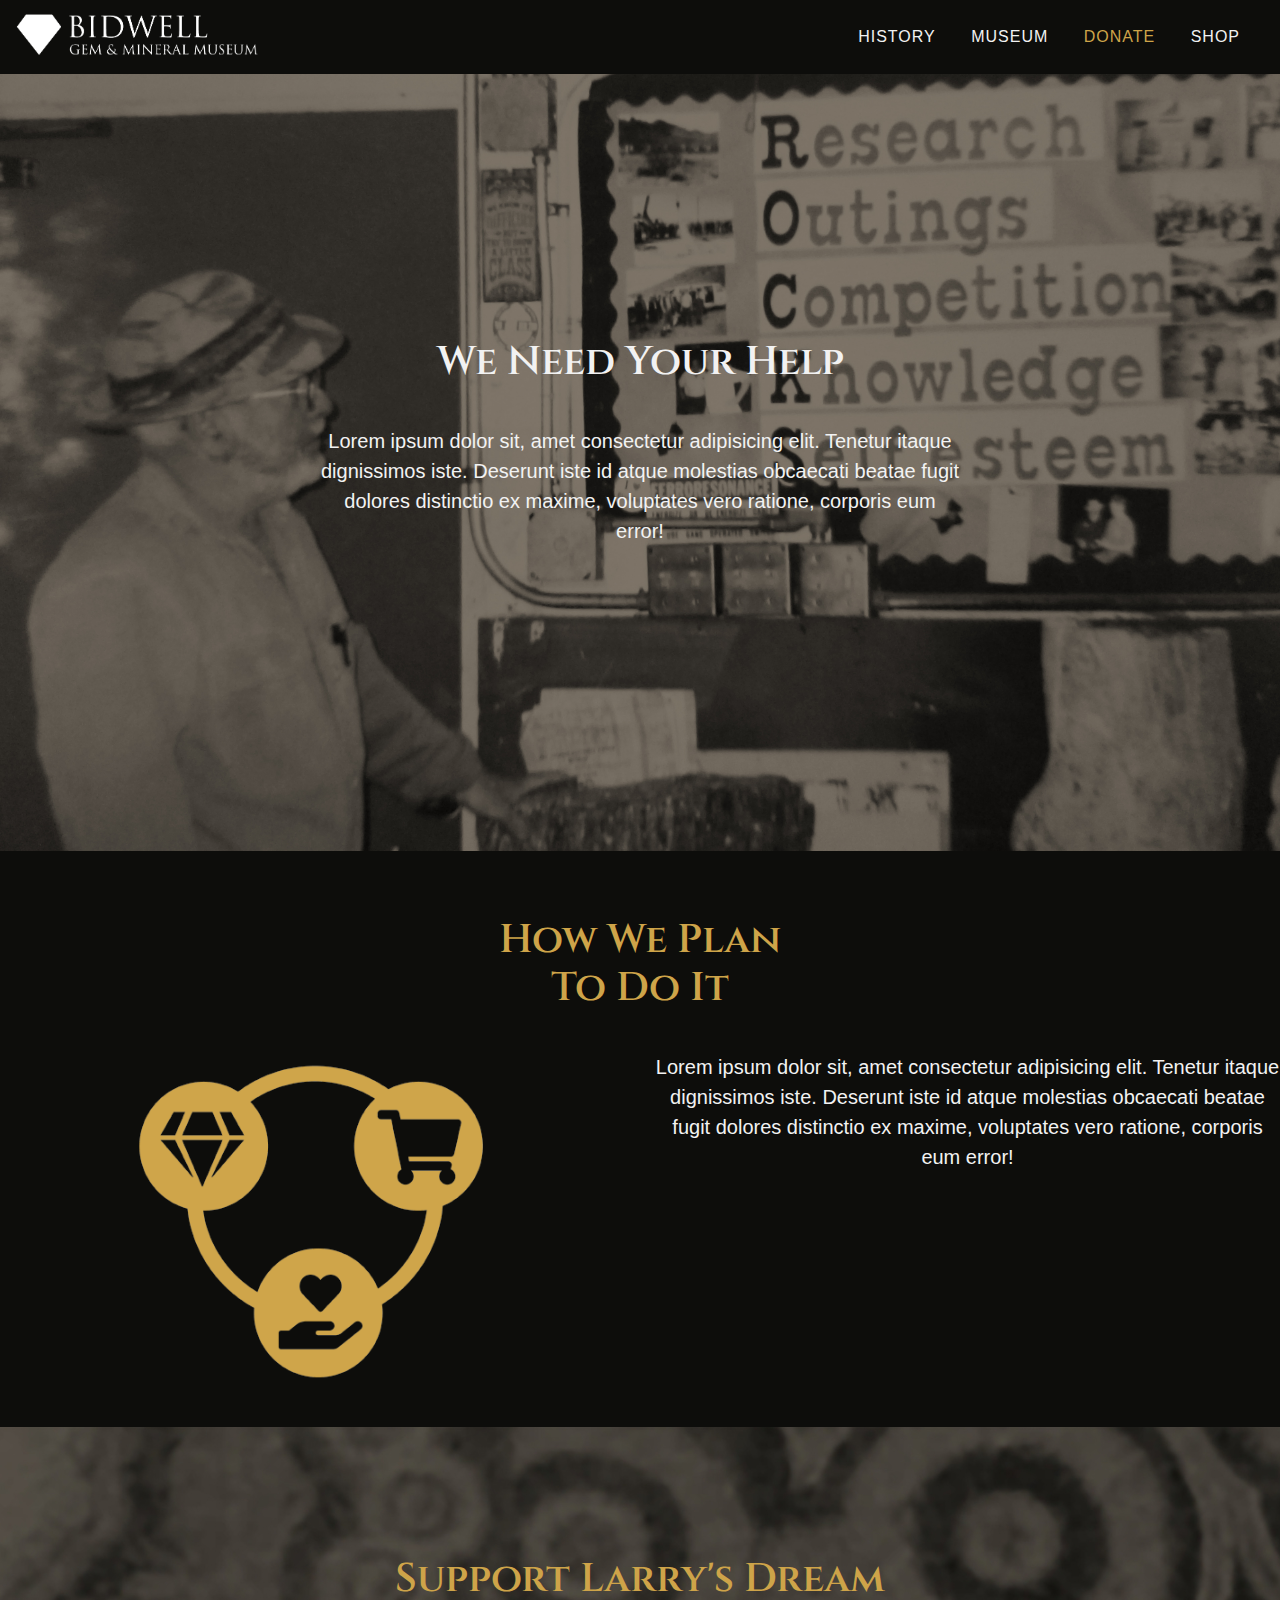
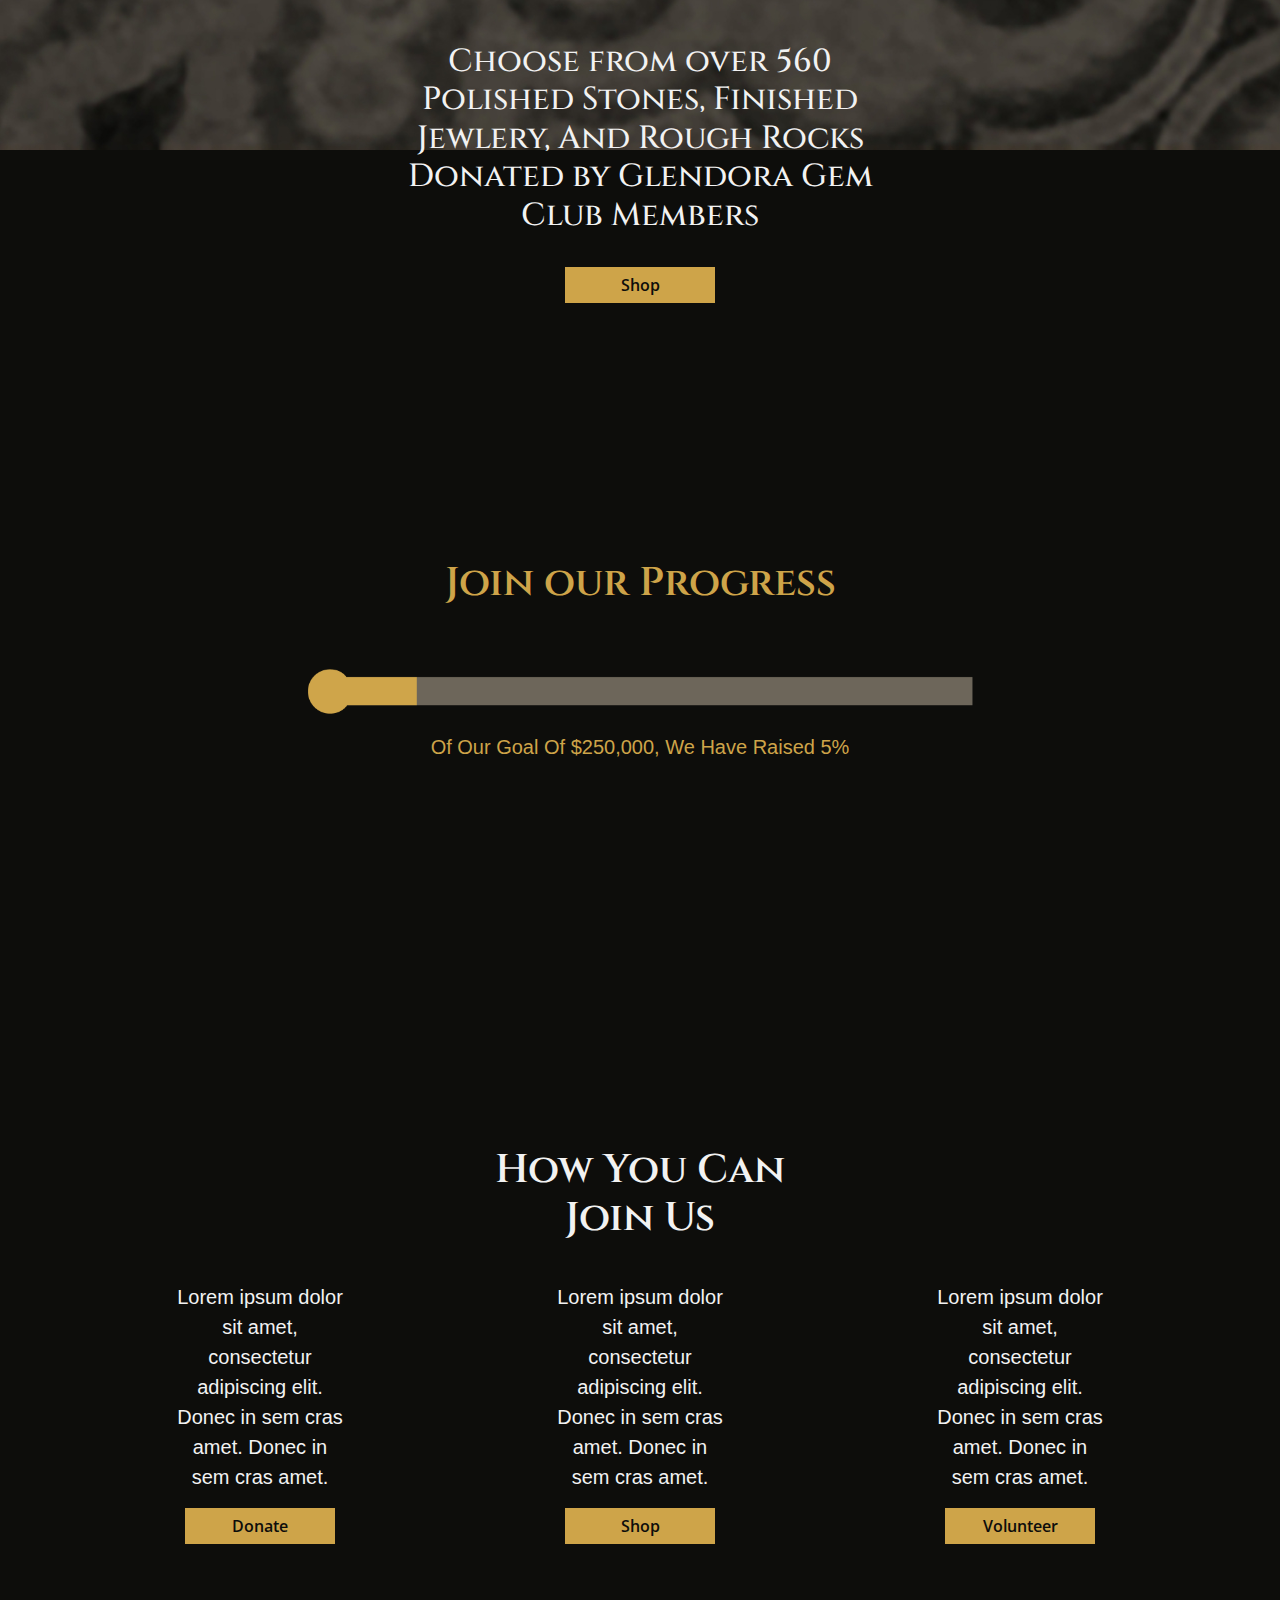
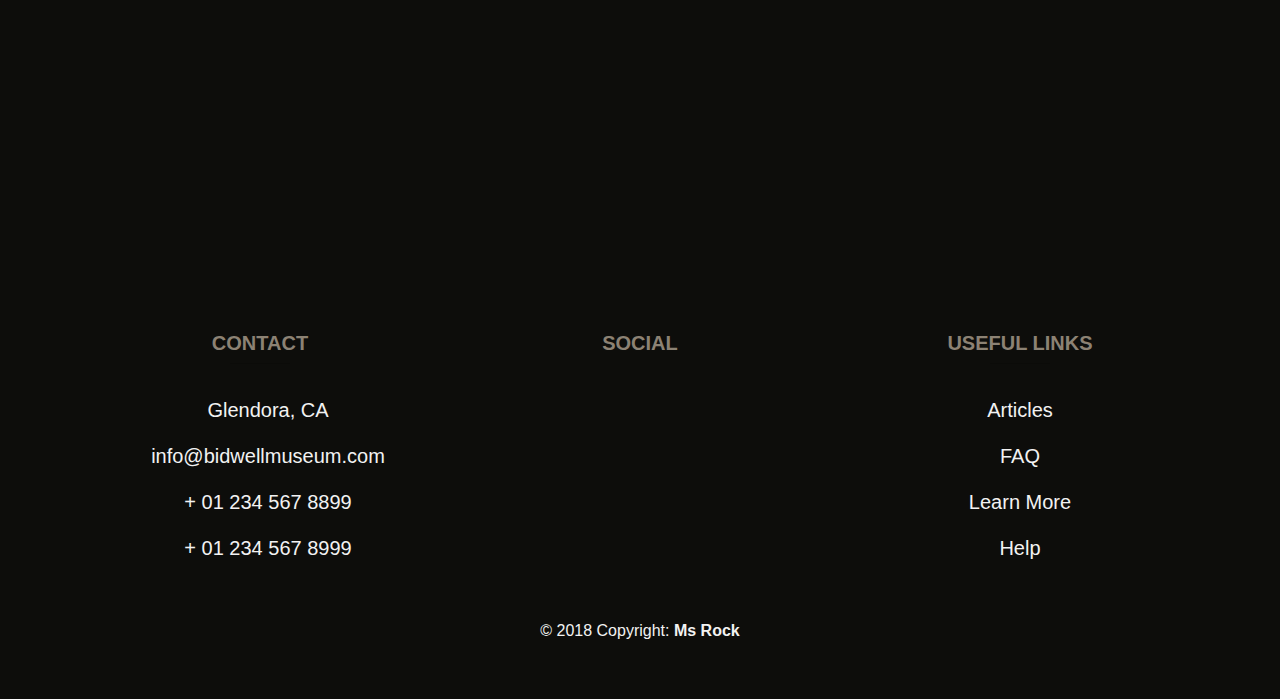
==== donate.html @ 63ec10d5 "COUNTER!!!!!!!!" ====
<!DOCTYPE html>
<html lang="en">

<head>
  <meta charset="utf-8">
  <meta http-equiv="X-UA-Compatible" content="IE=edge,chrome=1">
  <meta name="viewport" content="width=device-width, initial-scale=1, shrink-to-fit=no">

  <!-- Bootstrap CSS -->
<link rel="stylesheet" href="https://maxcdn.bootstrapcdn.com/bootstrap/4.0.0/css/bootstrap.min.css" integrity="sha384-Gn5384xqQ1aoWXA+058RXPxPg6fy4IWvTNh0E263XmFcJlSAwiGgFAW/dAiS6JXm" crossorigin="anonymous">

  <!-- Additional styling -->
  <link rel="stylesheet" href="https://use.fontawesome.com/releases/v5.0.13/css/all.css" integrity="sha384-DNOHZ68U8hZfKXOrtjWvjxusGo9WQnrNx2sqG0tfsghAvtVlRW3tvkXWZh58N9jp" crossorigin="anonymous">
  <link href="https://fonts.googleapis.com/css?family=Cinzel" rel="stylesheet">
  <link href="https://fonts.googleapis.com/css?family=Open+Sans:400,600i" rel="stylesheet">
  <link rel="stylesheet" href="style.css">

  <!--Other important head stuff-->
  <link rel="icon" href="images/bidwell-favicon.png" type="image/gif" sizes="16x16">
  <title>Bidwell Museum</title>
</head>

<body> 
    <nav id="navigation">
            <div class="logo">
                <a href="index.html">
                    <img class="d-none d-xs-none d-sm-none d-md-block" src="images/bidwell-logo.png" style="max-height:70px;" alt="bidwell museum logo">
                    <img class="d-block d-md-none" src="images/bidwell-logo-small.png" style="max-height:70px;" alt="bidwell logo small">
                    
                </a>
            </div>

			<div class="navlinks" id="navlinks">
                <a href="index.html">History</a>
                <a href="museum.html">Museum</a>                
                <a class="is-active" href="donate.html">Donate</a>
                <a href="shop.html">Shop</a>
                <a href="javascript:void(0);" class="icon" onclick="myFunction()">
                    <i class="fas fa-bars"></i>
                  </a>
            </div>

    </nav>


<!-- first section - Home -->
<div id="home" class="home" style="background: url(images/topimage3.jpg) no-repeat center center fixed; background-color: #0D0D0B;">
        <div class="text-vcenter">
          <h1 style="color:#f2f2f2;">We Need Your Help</h1>
        <p>Lorem ipsum dolor sit, amet consectetur adipisicing elit. Tenetur itaque dignissimos iste. Deserunt iste id atque molestias obcaecati beatae fugit dolores distinctio ex maxime, voluptates vero ratione, corporis eum error!</p>
        </div>
      </div>
<!-- /first section -->


<!-- third section -Plan w image -->
<div id="smallhome" class="smallhome">
        <div class="text-vcenter">
                        <div class="text-vcenter" style="padding-top:1em">
                                <h1 style="color: #CEA449">How We Plan<br>To Do It</h1> 

                                <div class="row text-center">
                                        <div class="col-6">
                                            <img src="images/graphic1-01.png" style="max-height:90%;">
                                        </div> 
                                        <div class="col-6">
                                            <div class="text-vcenter">
                                                <p>Lorem ipsum dolor sit, amet consectetur adipisicing elit. Tenetur itaque dignissimos iste. Deserunt iste id atque molestias obcaecati beatae fugit dolores distinctio ex maxime, voluptates vero ratione, corporis eum error!</p>
                                            </div>
                                        </div>
                                </div>
                        </div>
        </div>
        
    </div>

<!--/fourth section-->

<div class="timeline" style="background: url(images/oceanjasper.jpg) no-repeat center center fixed; background-color:#0D0D0B;">
    <div  class="text-vcenter";>
        <div>
            <h1 style="color:#CEA449">Support Larry's Dream</h1>
            <h2 style="color: #f2f2f2; margin-bottom: 1em; padding: 0 25%;">Choose from over 560 Polished Stones, Finished Jewlery, And Rough Rocks Donated by Glendora Gem Club Members</h2>
            <a href="shop.html" class="btn btn-default">Shop</a>
        </div>
        
      </div>
  
  </div>
</div>

  <div class="timeline">
        <div class="row text-center">
                <div class="text-vcenter">
                    <h1 style="color:#CEA449">Join our Progress</h1>
                        <div class="container">
                                        <div>
                                            <img src="images/progressbar-01.png" style="width:70%; ">
                                        </div> 
                                            
                        </div>

                        <div class="container">
                            <h5 class="text-center">Of Our Goal Of $250,000, We Have Raised 5%</h5> 
                        </div>
                </div>
            </div>
        </div>
    </div>


      <!-- /sixth section -->
      <div id="home" class="home" style="background: url(images/cta-large.jpg) no-repeat center center fixed; background-color: #0D0D0B;">
        <div class="text-vcenter">
                <div class="container">
                        <h1 class="text-center" style="color:#f2f2f2;">How You Can<br>Join Us</h1> 
                        <div class="row text-center">
                          <div class="col-sm-4 col-xs-12">
                            <p>Lorem ipsum dolor sit amet, consectetur adipiscing elit. Donec in sem cras amet. Donec in sem cras amet.</p>
                            <a href="#about" class="btn btn-default">Donate</a>
                        </div>
                          <div class="col-sm-4 col-xs-12">
                            <i class="glyphicon glyphicon-leaf"> </i>
                            <p>Lorem ipsum dolor sit amet, consectetur adipiscing elit. Donec in sem cras amet. Donec in sem cras amet.</p>
                            <a href="shop.html" class="btn btn-default">Shop</a>
                        </div>
                          <div class="col-sm-4 col-xs-12">
                            <i class="glyphicon glyphicon-phone-alt"> </i>
                            <p>Lorem ipsum dolor sit amet, consectetur adipiscing elit. Donec in sem cras amet. Donec in sem cras amet.</p>
                            <a href="#about" class="btn btn-default">Volunteer</a>
                        </div>
                        </div>
                      </div>
            
         
          <!-- <a href="#about" class="btn btn-default btn-lg">History</a> -->
        </div>
      </div>
    </div>

    
    <footer>
<!--Footer-->
<footer class="page-footer font-small">

    <div style="background-color:#0D0D0B;">
        <div class="container">
            <!--Grid row-->
            <div class="row py-4 d-flex align-items-center">
            </div>
            <!--Grid row-->
        </div>
    </div>
    <!--Footer Links-->
    <div class="container mt-5 mb-4 text-center">
        <div class="row mt-3">

            <!--First column-->
            <div class="col-md-4">
                <h5 class="text-uppercase font-weight-bold">
                    <strong>Contact</strong>
                </h5>
                <hr class="deep-purple accent-2 mb-4 mt-0 d-inline-block mx-auto" style="width: 60px;">
                <p>
                    <i class="fa fa-home mr-3"></i> Glendora, CA</p>
                <p>
                    <i class="fa fa-envelope mr-3"></i> info@bidwellmuseum.com</p>
                <p>
                    <i class="fa fa-phone mr-3"></i> + 01 234 567 8899</p>
                <p>
                    <i class="fa fa-print mr-3"></i> + 01 234 567 8999</p>
            </div>
            
            <!--Second column-->
            <div class="col-md-4 text-center" style="word-spacing: 30px;">
                <h5 class="text-uppercase font-weight-bold">
                    <strong>Social</strong>
                </h5>
                    <!--Facebook-->
                    <a class="fb-ic ml-0">
                        <i class="fab fa-facebook" style="font-size: 30px;"> </i>
                    </a>
                    <!--Twitter-->
                    <a class="tw-ic">
                        <i class="fab fa-twitter" style="font-size: 30px;"> </i>
                    </a>
                    <!--Instagram-->
                    <a class="ins-ic">
                        <i class="fab fa-instagram" style="font-size: 30px;"> </i>
                    </a>
                </div>
            <!--/.Second column-->

            <!--Third column-->
            <div class="col-md-4">
                <h5 class="text-uppercase font-weight-bold">
                    <strong>Useful links</strong>
                </h5>
                <hr class="deep-purple accent-2 mb-4 mt-0 d-inline-block mx-auto" style="width: 60px;">
                <p>
                    <a href="#!">Articles</a>
                </p>
                <p>
                    <a href="#!">FAQ</a>
                </p>
                <p>
                    <a href="#!">Learn More</a>
                </p>
                <p>
                    <a href="#!">Help</a>
                </p>
            </div>
            <!--/.Third column-->

        </div>
    </div>
    <!--/.Footer Links-->

    <!-- Copyright-->
    <div class="footer-copyright py-3" style="text-align: center">
        © 2018 Copyright:
        <a href="http://www.mattjanke.com/" target="_blank">
            <strong>Ms Rock</strong>
        </a>
    </div>
    <!--/.Copyright -->

    <!-- bottom scrolling color -->
</footer>
<div class="progress">
    <div class="bar"></div>
</div>

<!--/.Footer-->


    <!-- Optional JavaScript -->
      <!-- attach JavaScripts -->
    <script src="js/jquery-1.10.2.js"></script> 
    <script src="js/bootstrap.min.js"></script>
    <script src="js/main.js"></script>
    <!-- jQuery first, then Popper.js, then Bootstrap JS -->
    <script src="https://code.jquery.com/jquery-3.3.1.slim.min.js" integrity="sha384-q8i/X+965DzO0rT7abK41JStQIAqVgRVzpbzo5smXKp4YfRvH+8abtTE1Pi6jizo" crossorigin="anonymous"></script>
    <script src="https://cdnjs.cloudflare.com/ajax/libs/popper.js/1.14.0/umd/popper.min.js" integrity="sha384-cs/chFZiN24E4KMATLdqdvsezGxaGsi4hLGOzlXwp5UZB1LY//20VyM2taTB4QvJ" crossorigin="anonymous"></script>
    <script src="https://stackpath.bootstrapcdn.com/bootstrap/4.1.0/js/bootstrap.min.js" integrity="sha384-uefMccjFJAIv6A+rW+L4AHf99KvxDjWSu1z9VI8SKNVmz4sk7buKt/6v9KI65qnm" crossorigin="anonymous"></script>
  
    <!-- When the user scrolls down, hide the navbar. When the user scrolls up, show the navbar -->
    <script>
    var prevScrollpos = window.pageYOffset;
    window.onscroll = function() {
      var currentScrollPos = window.pageYOffset;
      if (prevScrollpos > currentScrollPos) {
        document.getElementById("navigation").style.top = "0";
      } else {
        document.getElementById("navigation").style.top = "-74px";
      }
      prevScrollpos = currentScrollPos;
    }

    function myFunction() {
    var x = document.getElementById("navigation");
    if (x.className === "navigation") {
        x.className += " responsive";
    } else {
        x.className = "navigation";
    }
}
    </script>

<!-- Progress Breadcrumb on the footer -->
<script>
function progress() {

var windowScrollTop = $(window).scrollTop();
var docHeight = $(document).height();
var windowHeight = $(window).height();
var progress = (windowScrollTop / (docHeight - windowHeight)) * 100;
var $bgColor = progress > 99 ? '#CEA449' : '#CEA449';
var $textColor = progress > 99 ? '#fff' : '#333';

$('.progress .bar').width(progress + '%').css({ backgroundColor: $bgColor });
$('.fill').height(progress + '%').css({ backgroundColor: $bgColor });
}

progress();

$(document).on('scroll', progress);
</script>
  
  </body>
</html>
---- style.css ----
/*Nav First*/

#navigation {
    position:fixed;
    width:100%;
    background:#0D0D0B;
    z-index:3000;
    top:0px;
    text-transform:uppercase;
    letter-spacing:1px;
    transition: top 0.3s; /* Transition effect when sliding down (and up) */
  }
  
  .logo {
    float: left;
    margin: 0;
    padding: 0;
  }

  .navlinks { 
    float:right;
    padding: 25px;
  }
  
  .navlinks a {
    width:50%;
    color:#F2F2F2;
    padding:10px 15px;
    -webkit-transition: all 0.3s ease;
    -moz-transition: all 0.3s ease;
    transition: all 0.3s ease;
  }

  a.icon {
    padding: 0;
  }
  
  .navlinks .icon {
    display: none;
    font-size: 25px;
}

 @media only screen and (max-width: 530px) {
    .navlinks a:not(:last-child) {
      display: none;
    }
    .navlinks a.icon {
    float: right;
    display: block;
  }
  .navlinks {
    padding-top: 20px;
    padding-bottom: 15px;
  } 
}

@media only screen and (max-width: 400px) {
  .navlinks.responsive {
    position: relative;
  }
    .navlinks.responsive a.icon {
        position: absolute;
        right: 0;
        top: 0;
  }
    .navlinks.responsive a {
        float: none;
        display: block;
        text-align: left;
  }
  .navlinks {
    padding-top: 20px;
    padding-bottom: 15px;
  } 
}

a.is-active{
    text-decoration: none;
    color: #CEA449
}

a:hover {
  color: #8C8274;
  text-decoration: none;
}

/* general styles */
html, body {
    color: #F2F2F2;
    height: 100%;
    width: 100%;
    font-family: 'Open Sans', sans-serif;
  }

  h1 {
    margin-bottom: 1em !important ;
  }

  h1, h2, h3, h6 {
    font-family: 'Cinzel', serif;
  }

  .h5 {
    color: #8C8274;
    font-weight: 600;
    font-family: 'Open Sans', sans-serif;
  }

  
  h4 {
    color: #CEA449;
    /* height: 100%;
    width: 100%; */
    font-family: 'Open Sans', sans-serif;
    margin-bottom: 1em;
  }
  
  /* padded section */
  .pad-section {
    padding: 50px 0;
  }
  .pad-section img {
    width: 100%;
  }
  /* vertical-centered text */
  .text-vcenter {
    display: table-cell;
    text-align: center;
    vertical-align: middle;
  }
  .text-vcenter h1 {
    font-size: 2.5em;
    font-weight: 600;
    margin: 0;
    padding: 0;
  }




  /* additional sections */
  #home {
    display: table;
    height: 100%;
    position: relative;
    width: 100%;
    background-size: 100% auto !important;
}


  #smallhome {
    display: table;
    height: 50%;
    position: relative;
    width: 100%;
    background-size: 100% auto !important;
    background-color: #0D0D0B;
  }


  #home p {
    padding: 0 25%
  }

  /* additional sections */

  #museum {
    background-image: no-repeat center center fixed;
    display: table;
    height: 100%;
    position: relative;
    width: 100%;
    -webkit-background-size: cover;
    -moz-background-size: cover;
    -o-background-size: cover;
    background-size: cover;
    background-color: gray;
  }


  #services {
    background-color: #8C8274;
    /* color: #F2F2F2; */
  }
  #services .glyphicon {
    border: 2px solid #F2F2F2;
    border-radius: 50%;
    display: inline-block;
    font-size: 60px;
    height: 140px;
    line-height: 140px;
    text-align: center;
    vertical-align: middle;
    width: 140px;
  }

  #goals {
    background-color: #0D0D0B;
    /* color: #F2F2F2; */
  }
    #goals .glyphicon {
      border: 2px solid #F2F2F2;
      border-radius: 50%;
      display: inline-block;
      font-size: 60px;
      height: 140px;
      line-height: 140px;
      text-align: center;
      vertical-align: middle;
      width: 140px;
    }

  #information {
    background: url(../images/estate.jpg) no-repeat center center fixed;
    display: table;
    height: 800px;
    position: relative;
    width: 100%;
    -webkit-background-size: cover;
    -moz-background-size: cover;
    -o-background-size: cover;
    background-size: cover;
  }
  #information .panel {
    opacity: 0.85;
  }

  footer {
    padding: 20px 0;
    background-color: #0D0D0B;
    color: #F2F2F2;
  }
  footer .glyphicon {
    color: #F2F2F2;
    font-size: 60px;
  }
  footer a {
    color: #F2F2F2;
  }

  footer h5 {
    color: #8C8274;
  }

  /*personal taste*/

  .btn {
    /* border: 1px solid #0D0D0B; */
    background-color: #CEA449;
    color: #0D0D0B;
    font-family: 'Open Sans', sans-serif;
    font-weight: 600;
    border-radius: 0;
    padding: 5px;
    width:150px;
    font-size: 12pt;
}

.btn:hover {
  color:#0D0D0B;
  box-shadow: 0 12px 16px 0 rgba(0, 0, 0, 0.5), 0 17px 50px 0 rgba(0,0,0,0.5);
}



.block-quote {
  width: 100%;
  padding: 10% 25% 10% 25%;
  font-family: 'Open Sans', sans-serif;
  font-style: italic;
  font-weight: 600;
}

.block-quote h2 {
  color: #F2F2F2;
  font-family: 'Open Sans', sans-serif;
  font-weight: 600;
}

p {
  color: #F2F2F2;
  font-size: 20px;
  line-height: 1.5;
}

.timeline {
  background-color: #0D0D0B;
  padding: 10%;
  width: 100%;
}

.timeline p {
  padding: 0 25%
}

#carouselExampleControls {
  width: 180%;
}



/* styling for footer progress */

.align-both {
  top: 50%;
  left: 50%;
  transform: translate(-50%, -50%);
}

.fill {
   width: 100%;
   height: 100%;
   background: #CEA449;
   position: absolute;
   bottom: 0;
   transition: background-color .15s ease;
}

footer .progress {
  position: fixed;
  bottom: 0;
  left: 0;
  width: 100%;
  height: 8px;
  background: transparent;
  z-index: 1;
}  

.bar {
  height: 100%;
  width: 10%;
  background: #CEA449;
  transition:background-color .15s ease;
}



/* counter */
body {
  font-family: 'opensans', sans-serif;
  color: #cea449;
  min-height: 100%;
  background-color: transparent;
  user-select: none;
}

.continer {
  background-color: transparent;
  padding: 30px 20px 10px 20px;
  border-radius: 0px;
  color: #0d0d0b;
  width: 450px;
  margin: auto;
}

  label {
    display: block;
  }
  .project-title {
    font-size: 9pt;
    opacity: 0.5;
  }
  .project-name {
    font-size: 16pt;
    margin: 5px 0;
  }
  .counter {
    color: #cea449;
    padding: 25px;
    font-weight: 700;
    border-radius: 0px;
    min-height: 80px;
  }
  .counter  div {
      display: inline-block;
      }
    .days,
    .hours,
    .minutes,
    .seconds {
      width: 25%;
      float: left;
      text-align: center;
    }
    .days,
    .hours,
    .minutes,
    .seconds .value {
        display: block;
        font-size: 36pt;
        display: block;
      }
      span {
        font-size: 8pt;
        opacity: 0.8;
        width: 100%;
        display: block;
      }

    .hours::before,
    .minutes::before,
    .seconds::before {
      content: ":";
      float: left;
      font-size: 20pt;
      position: relative;
      margin-top: 10px;
      opacity: 0.7;
      animation :pink 1s ease-in-out infinite;
    }


.centerIt {
  position: absolute;
  top: 40%;
  left: 50%;
  transform: translateX(-50%) translateY(-50%);
}

@keyframes pink { 
  0% { 
  opacity:1;
  }
  50% { 
  opacity:0.5;
  }
  100% {
    opacity: 1;
  }
}
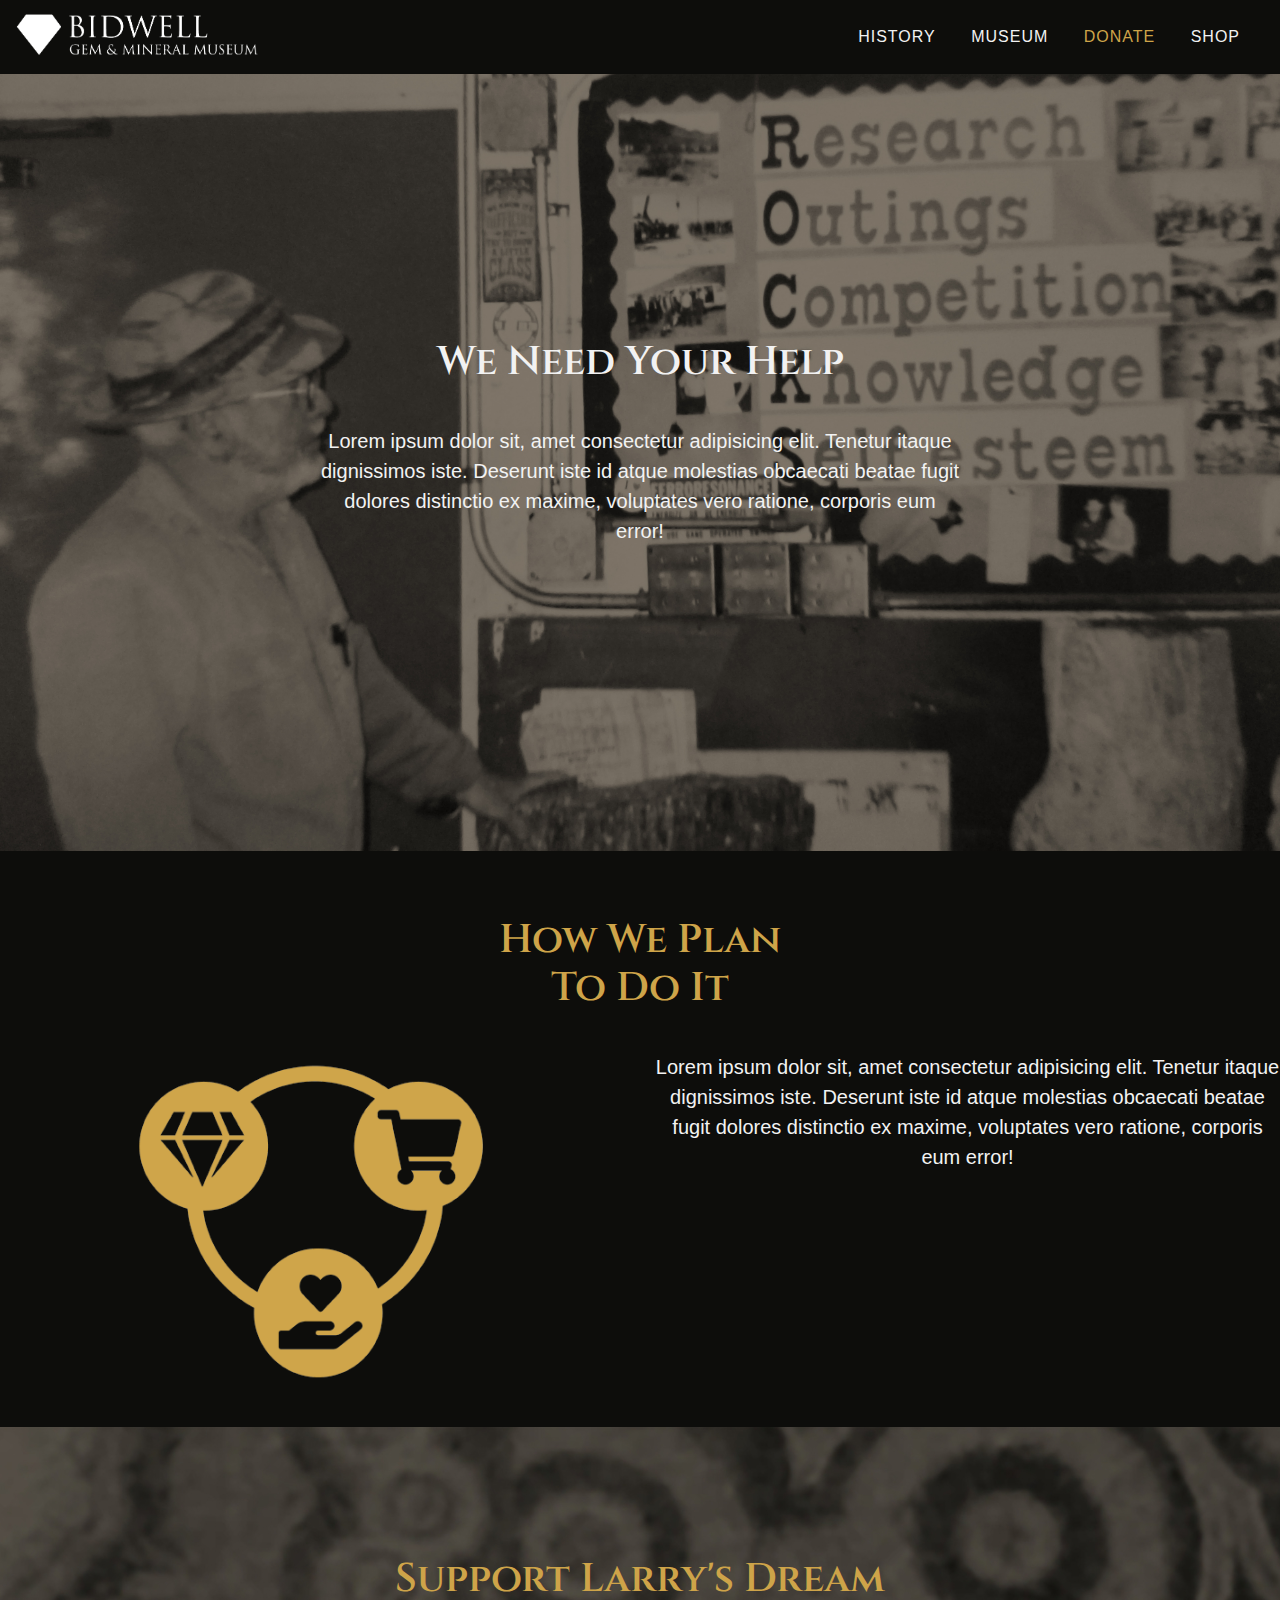
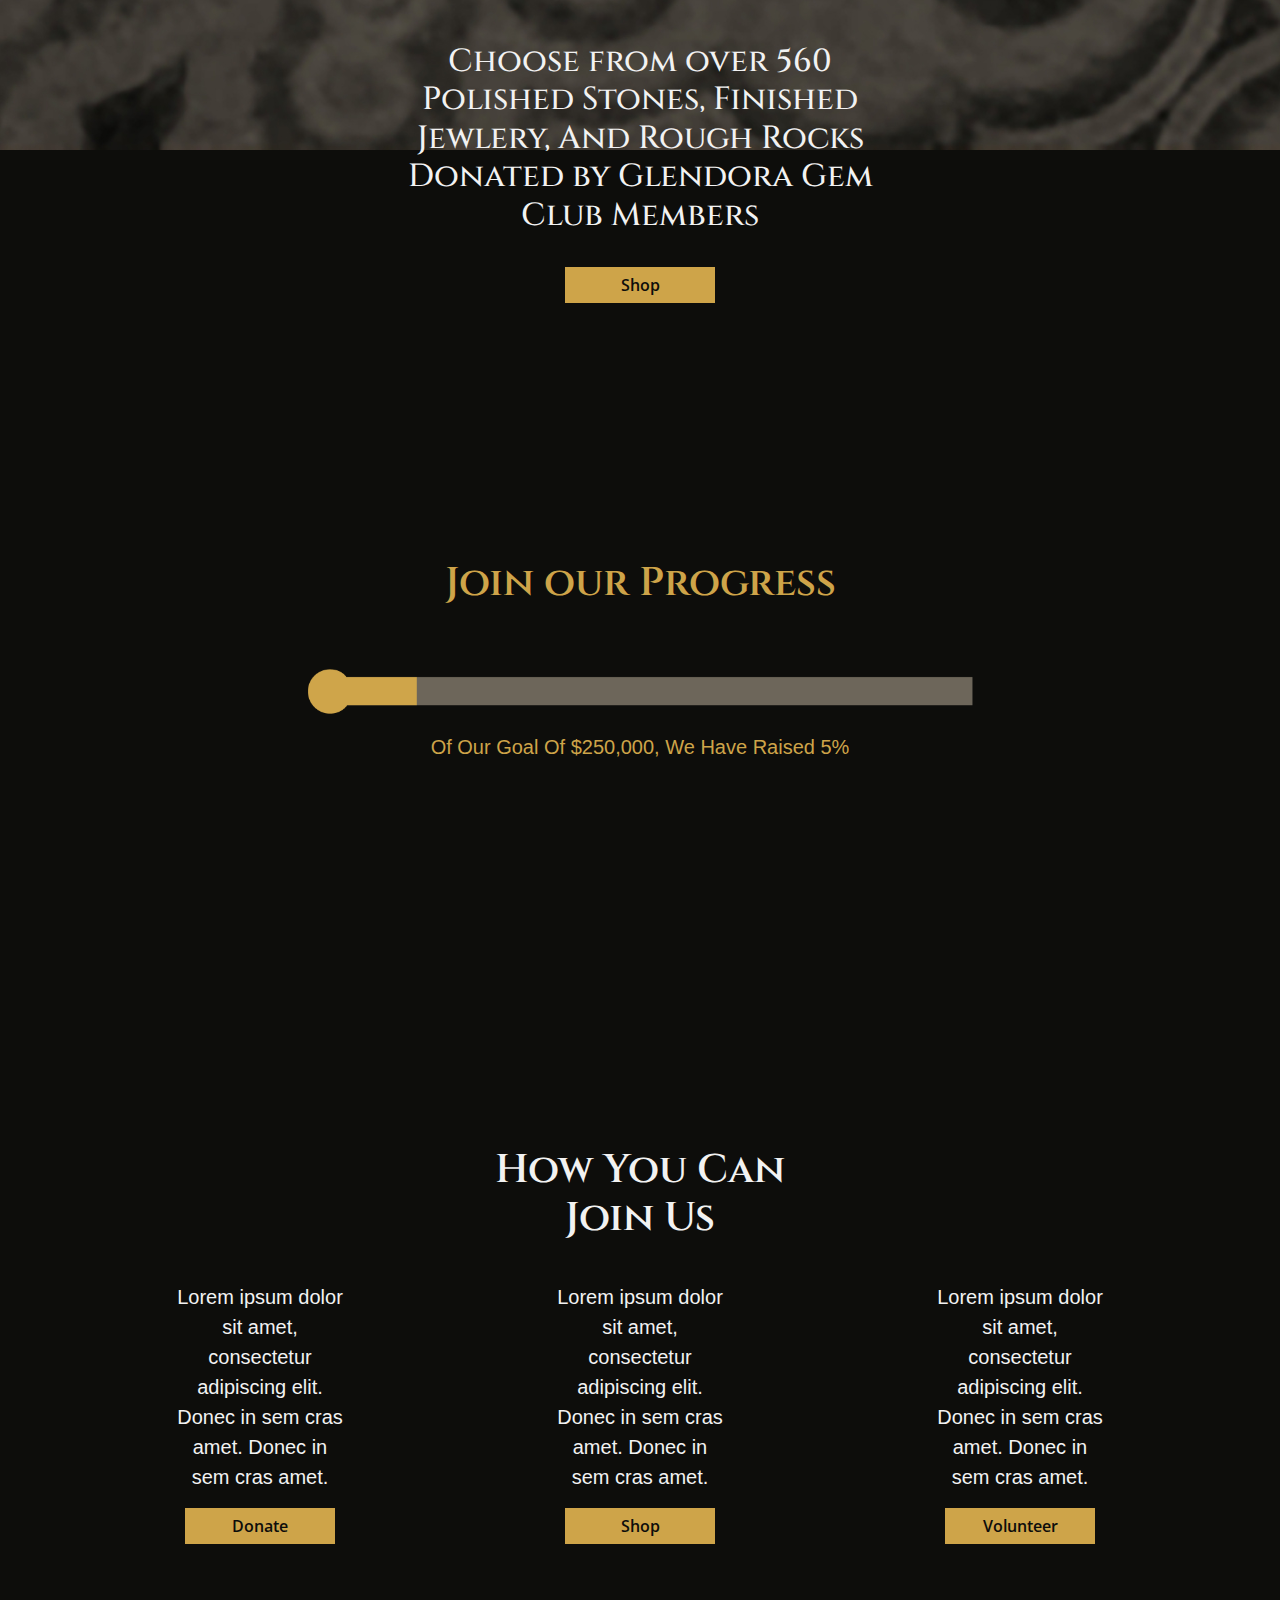
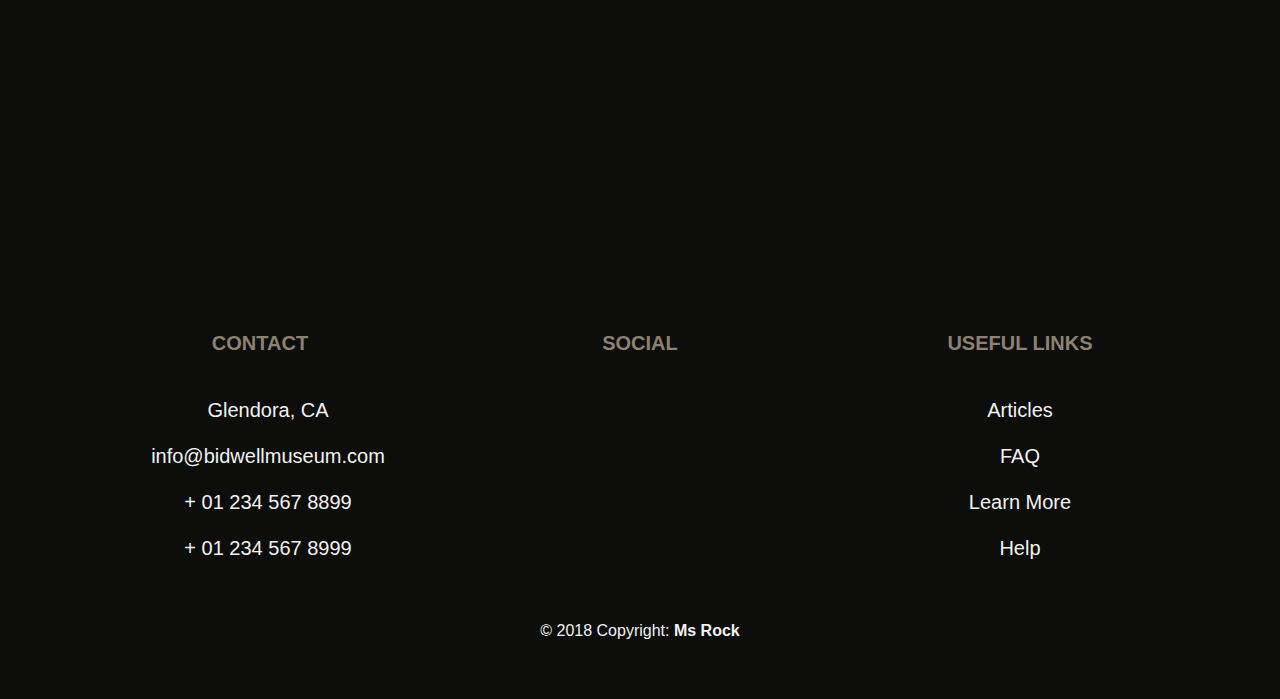
==== commit 585e0af0: "Fixed Social column in footer" ====
--- a/donate.html
+++ b/donate.html
@@ -176,6 +176,7 @@
                 <h5 class="text-uppercase font-weight-bold">
                     <strong>Social</strong>
                 </h5>
+                <hr class="deep-purple accent-2 mb-4 mt-0 d-inline-block mx-auto" style="width: 60px;">
                     <!--Facebook-->
                     <a class="fb-ic ml-0">
                         <i class="fab fa-facebook" style="font-size: 30px;"> </i>
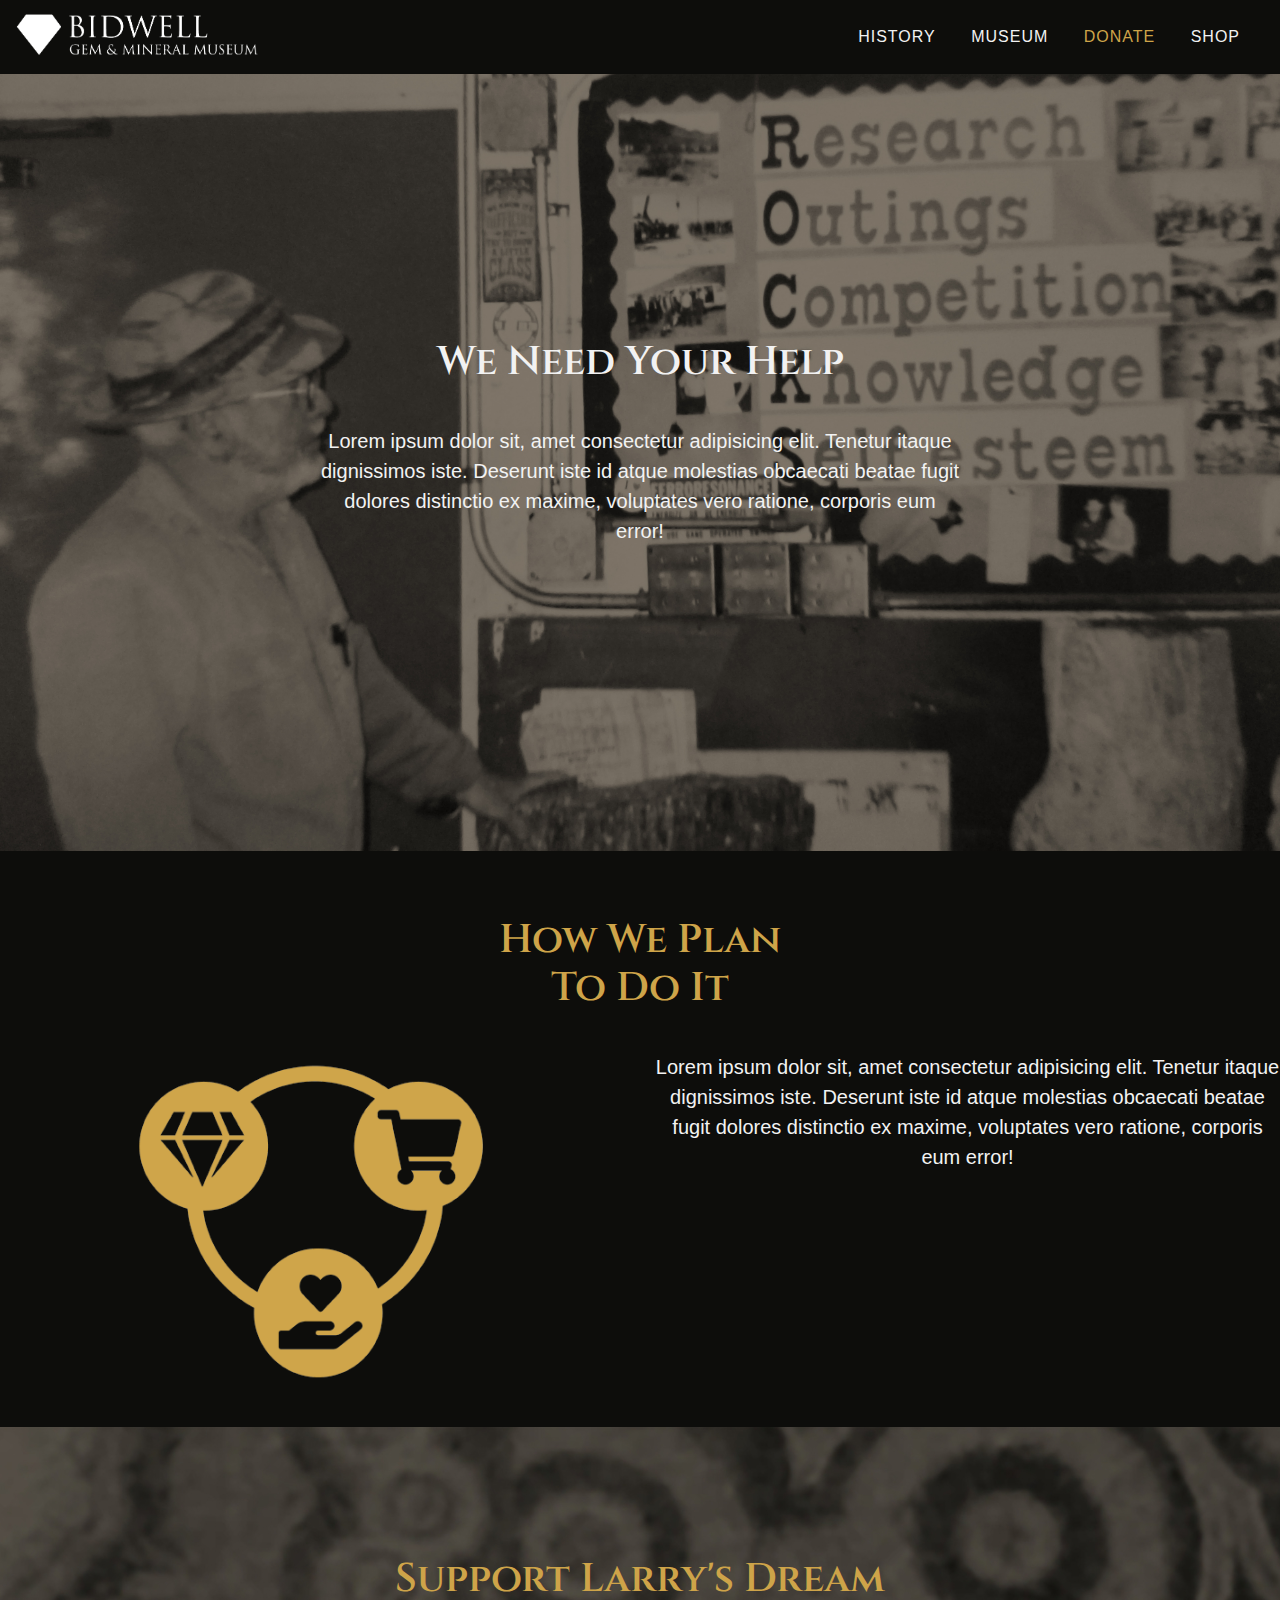
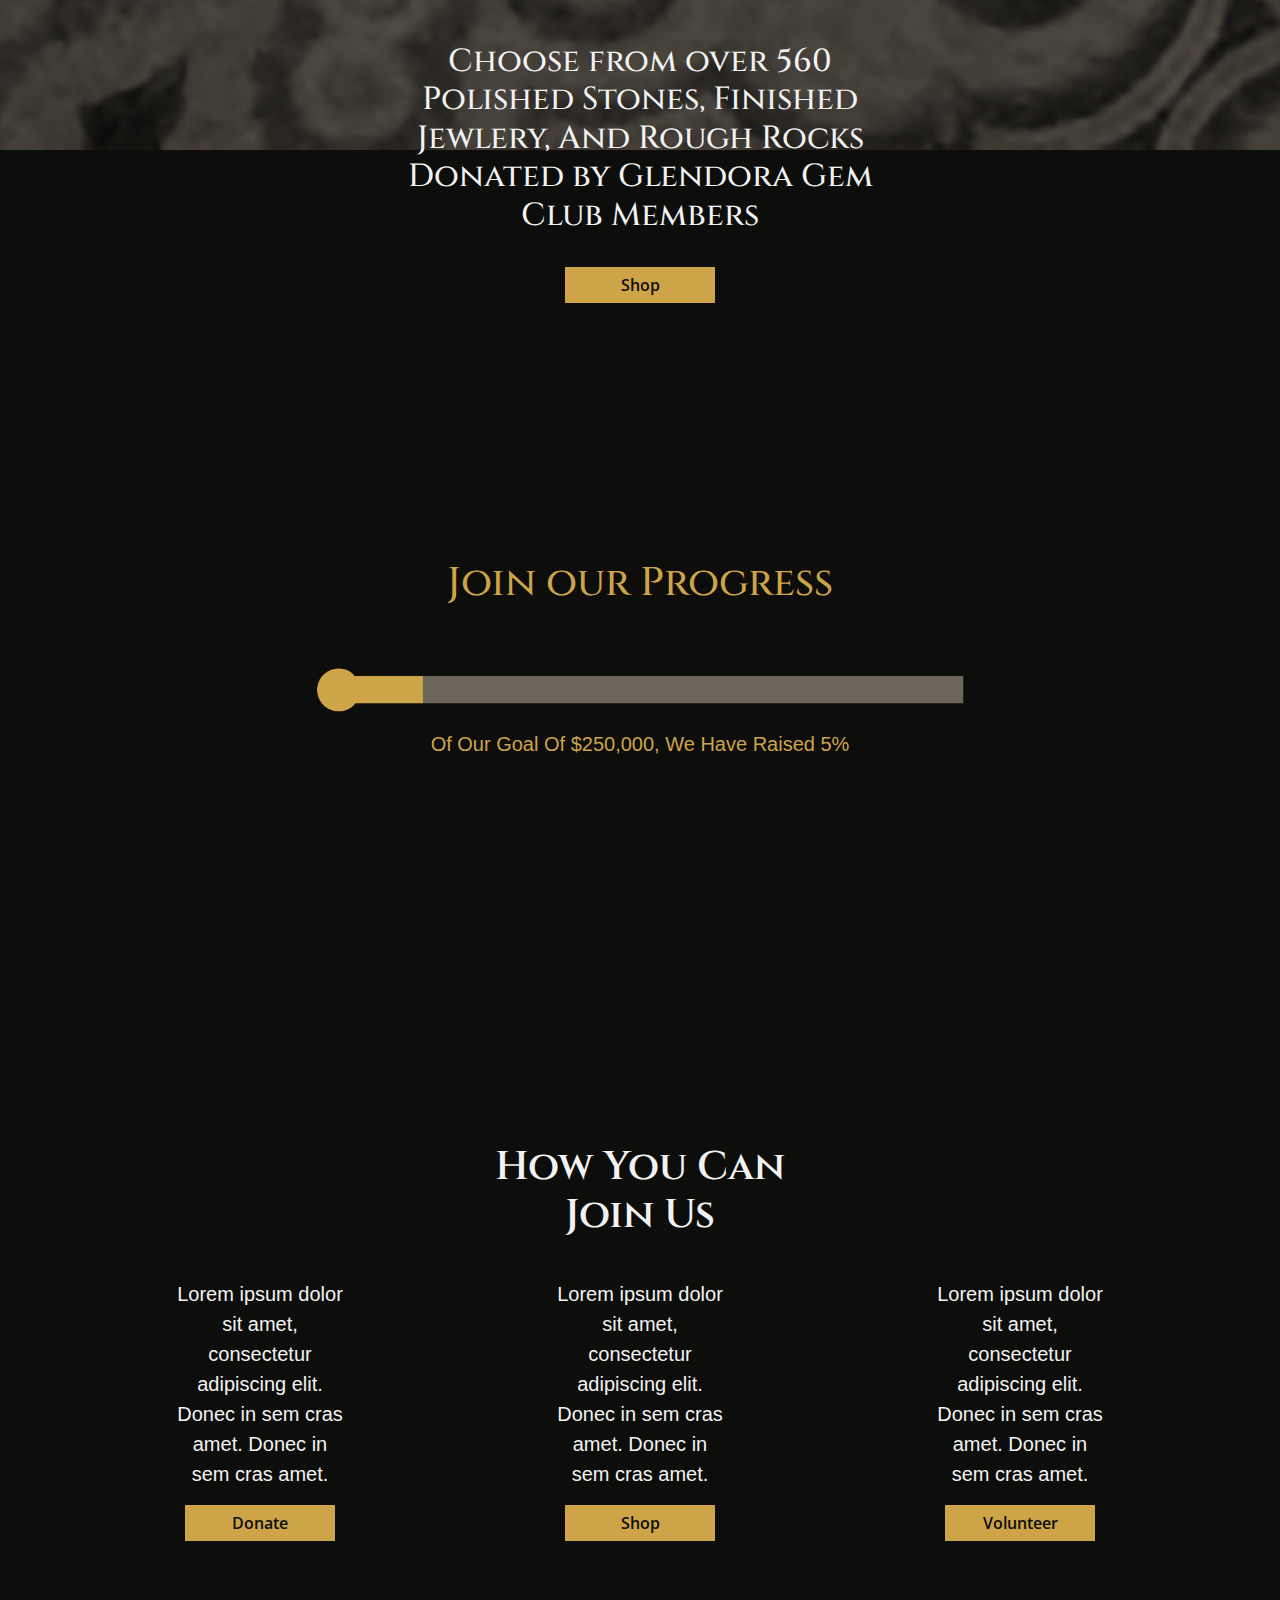
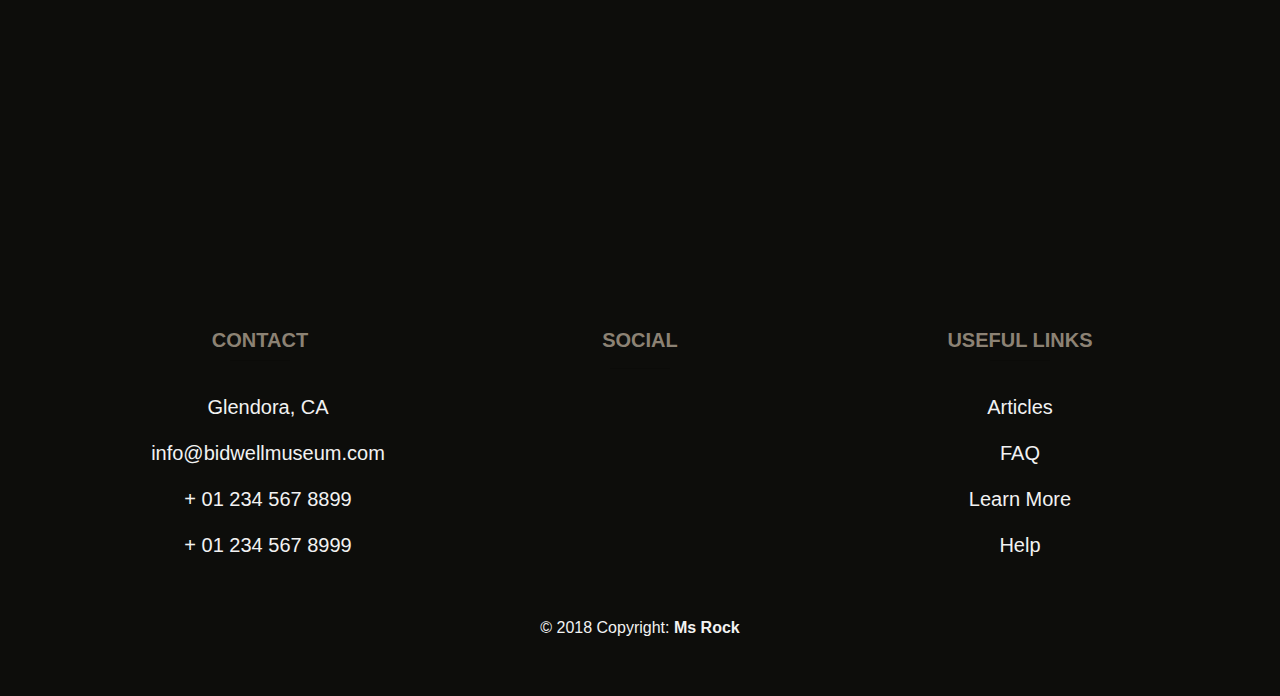
==== commit d15f88bf: "Fixed Join our Progress" ====
--- a/donate.html
+++ b/donate.html
@@ -90,8 +90,8 @@
 </div>
 
   <div class="timeline">
-        <div class="row text-center">
-                <div class="text-vcenter">
+        <div class="text-center">
+                <div>
                     <h1 style="color:#CEA449">Join our Progress</h1>
                         <div class="container">
                                         <div>
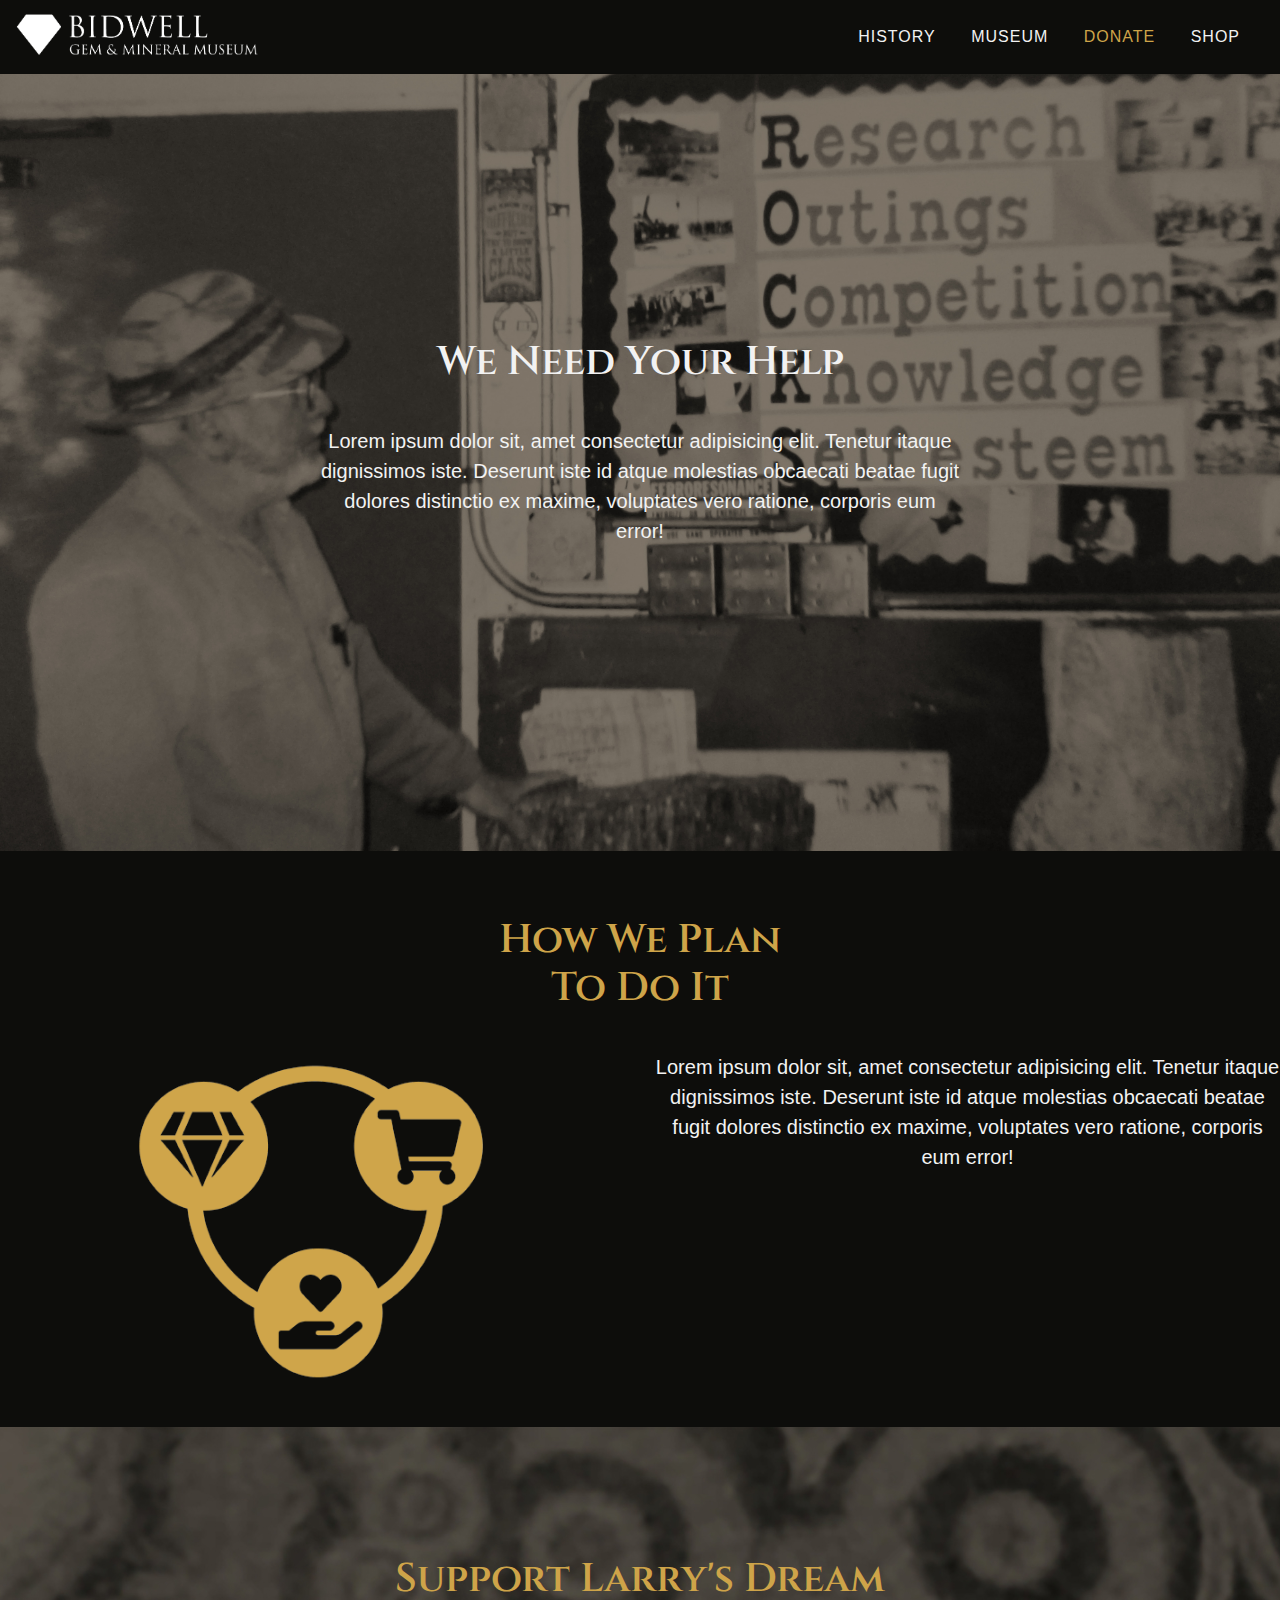
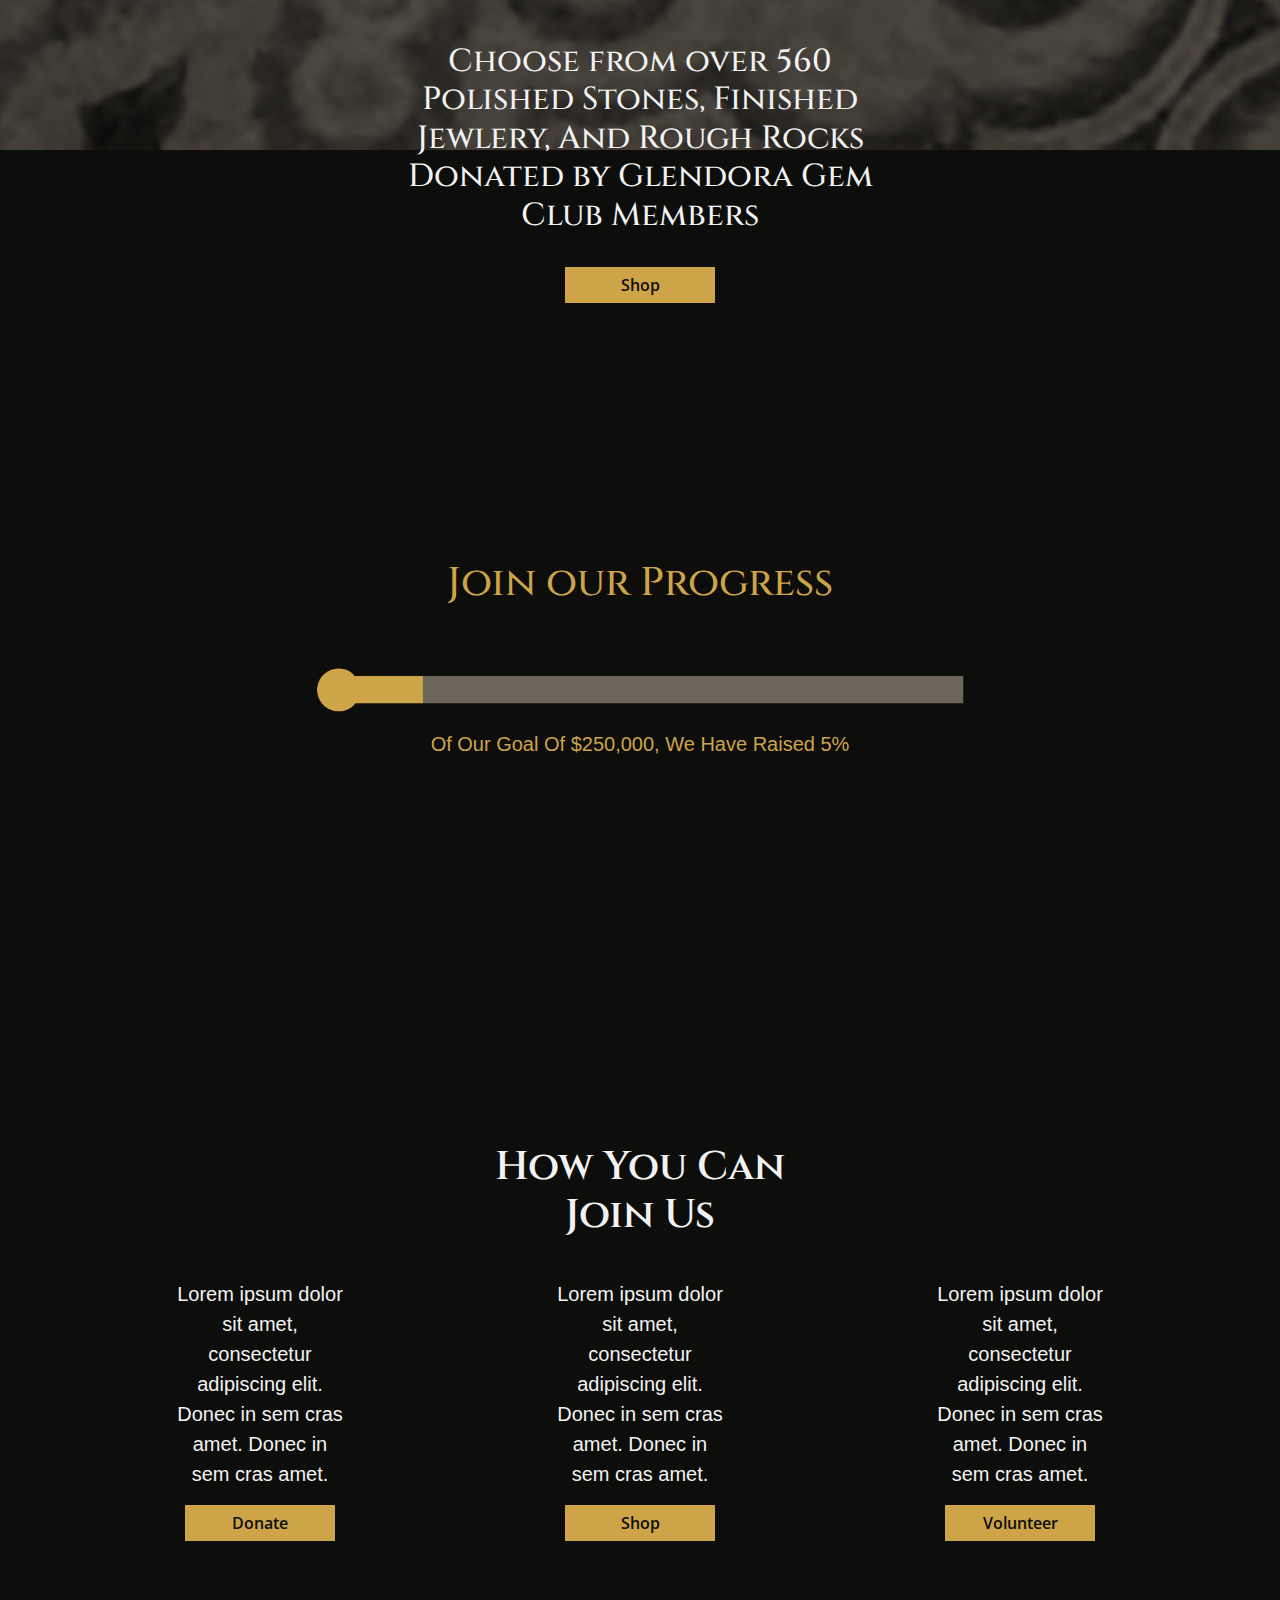
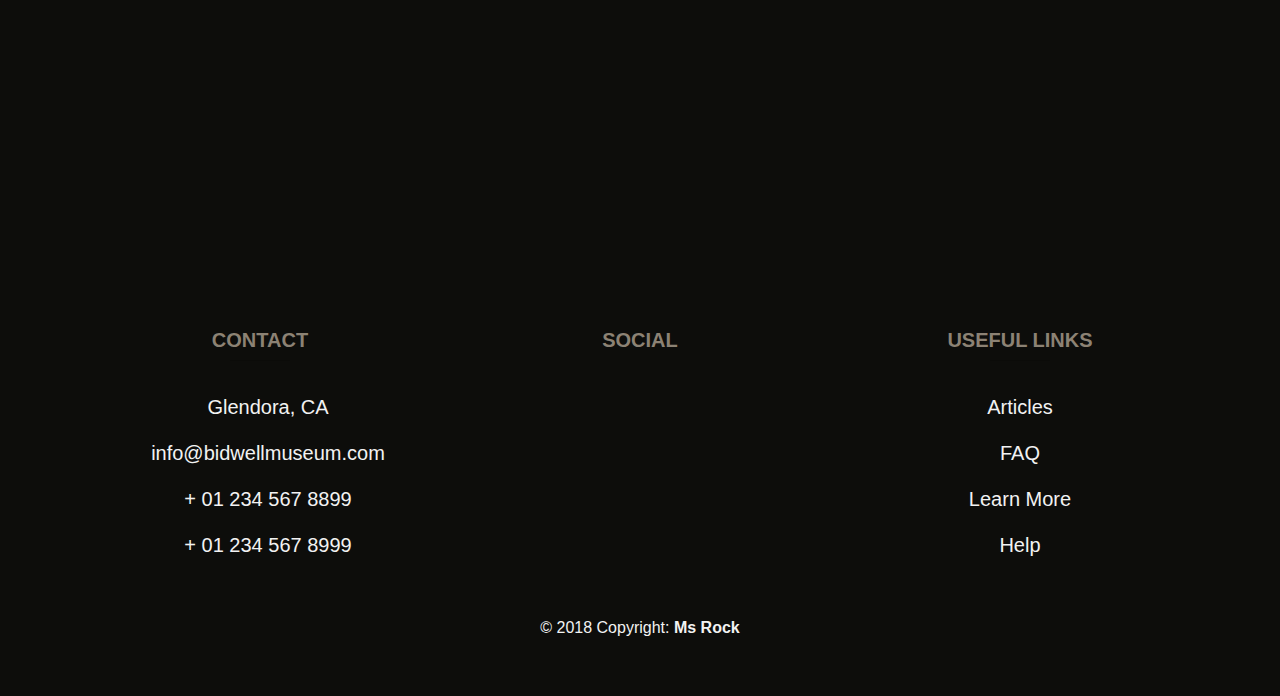
==== commit d61bf4f3: "Revert "Fixed Social column in footer"" ====
--- a/donate.html
+++ b/donate.html
@@ -176,7 +176,6 @@
                 <h5 class="text-uppercase font-weight-bold">
                     <strong>Social</strong>
                 </h5>
-                <hr class="deep-purple accent-2 mb-4 mt-0 d-inline-block mx-auto" style="width: 60px;">
                     <!--Facebook-->
                     <a class="fb-ic ml-0">
                         <i class="fab fa-facebook" style="font-size: 30px;"> </i>
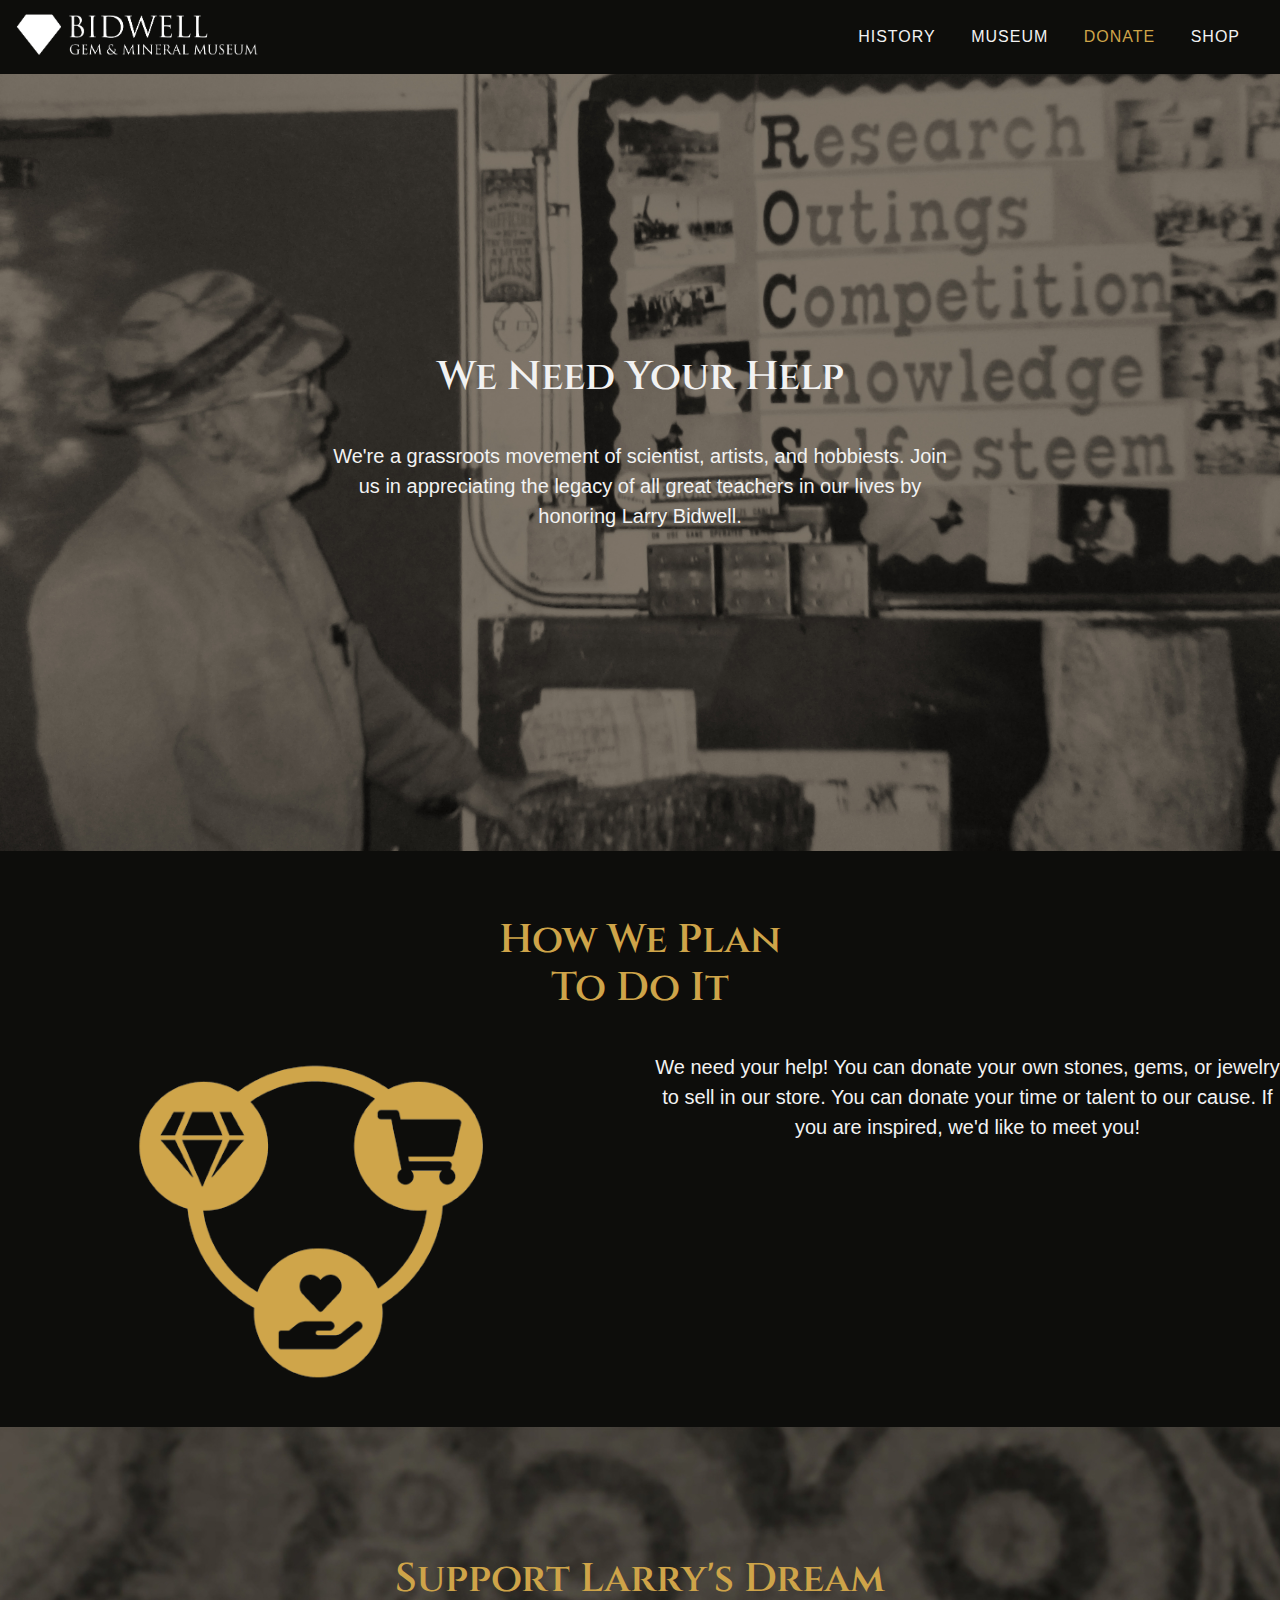
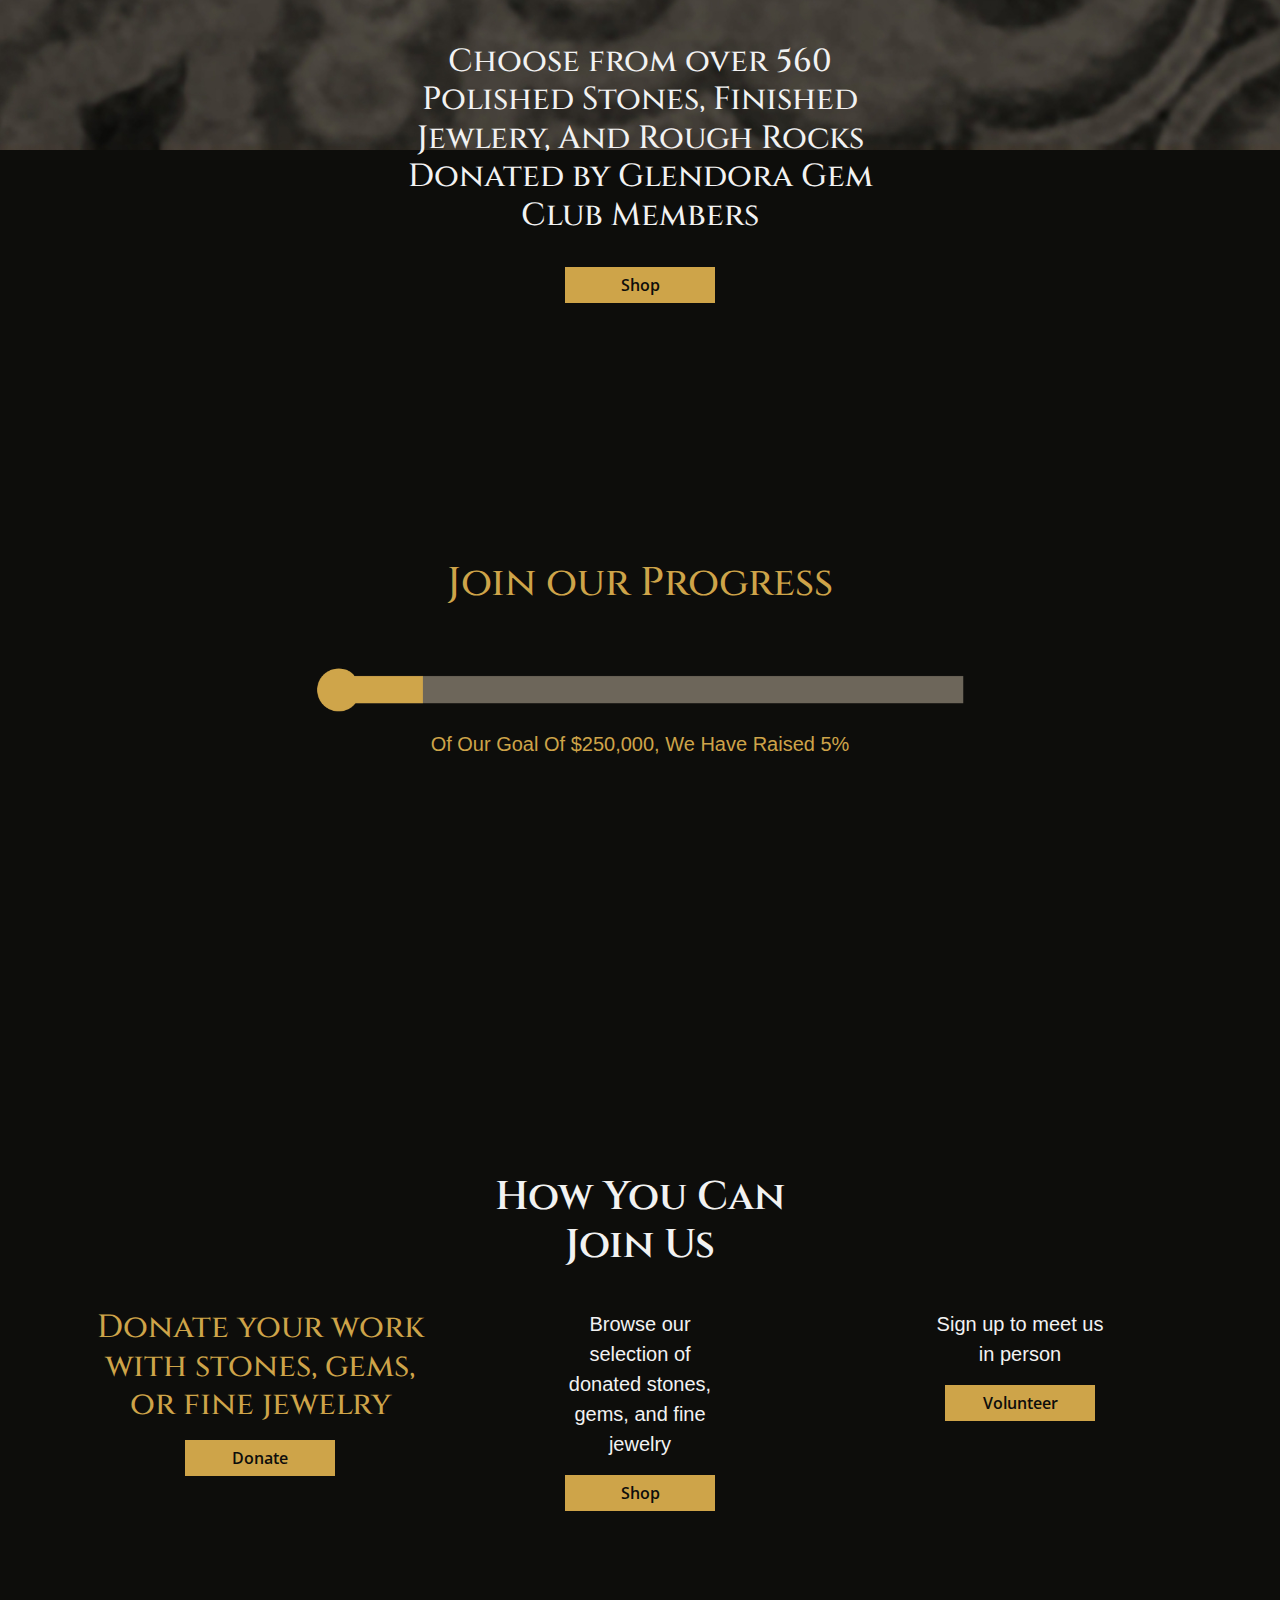
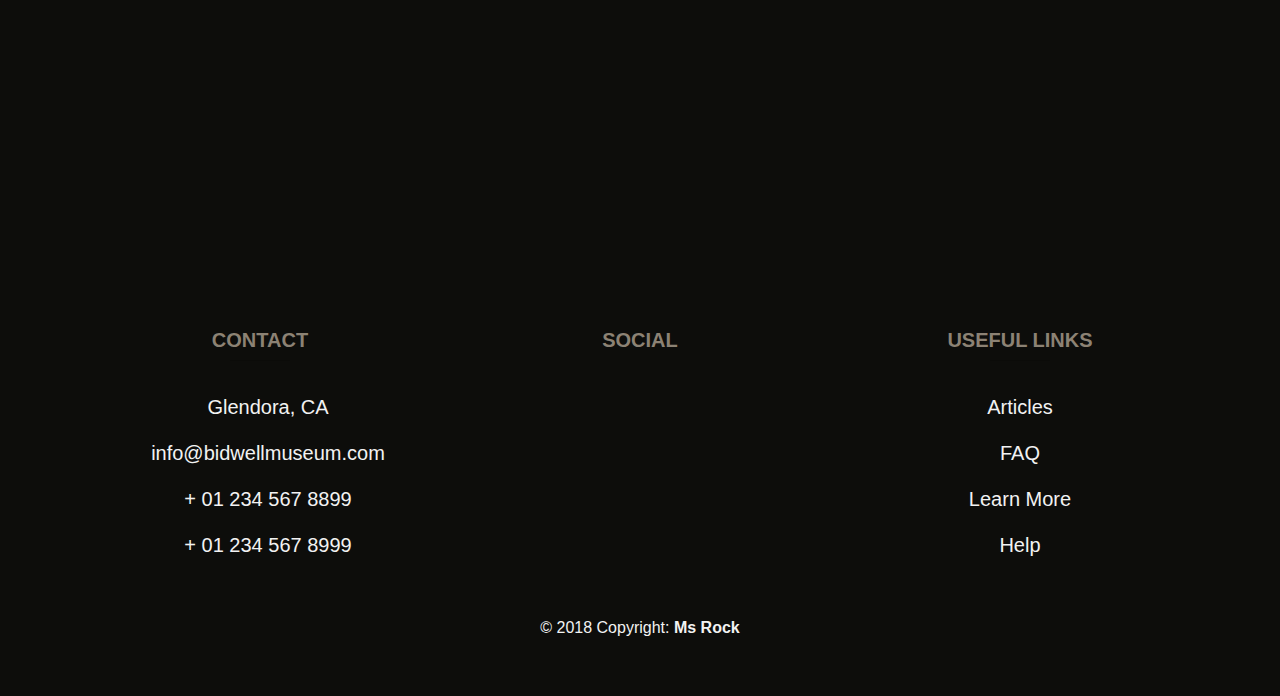
==== commit e737bf64: "Wrote some copy" ====
--- a/donate.html
+++ b/donate.html
@@ -47,7 +47,7 @@
 <div id="home" class="home" style="background: url(images/topimage3.jpg) no-repeat center center fixed; background-color: #0D0D0B;">
         <div class="text-vcenter">
           <h1 style="color:#f2f2f2;">We Need Your Help</h1>
-        <p>Lorem ipsum dolor sit, amet consectetur adipisicing elit. Tenetur itaque dignissimos iste. Deserunt iste id atque molestias obcaecati beatae fugit dolores distinctio ex maxime, voluptates vero ratione, corporis eum error!</p>
+        <p>We're a grassroots movement of scientist, artists, and hobbiests. Join us in appreciating the legacy of all great teachers in our lives by honoring Larry Bidwell.</p>
         </div>
       </div>
 <!-- /first section -->
@@ -65,7 +65,7 @@
                                         </div> 
                                         <div class="col-6">
                                             <div class="text-vcenter">
-                                                <p>Lorem ipsum dolor sit, amet consectetur adipisicing elit. Tenetur itaque dignissimos iste. Deserunt iste id atque molestias obcaecati beatae fugit dolores distinctio ex maxime, voluptates vero ratione, corporis eum error!</p>
+                                                <p>We need your help! You can donate your own stones, gems, or jewelry to sell in our store. You can donate your time or talent to our cause. If you are inspired, we'd like to meet you!</p>
                                             </div>
                                         </div>
                                 </div>
@@ -116,17 +116,18 @@
                         <h1 class="text-center" style="color:#f2f2f2;">How You Can<br>Join Us</h1> 
                         <div class="row text-center">
                           <div class="col-sm-4 col-xs-12">
-                            <p>Lorem ipsum dolor sit amet, consectetur adipiscing elit. Donec in sem cras amet. Donec in sem cras amet.</p>
+                            <h2>Donate your work with stones, gems, or fine jewelry</h2>
+                            <p></p>
                             <a href="#about" class="btn btn-default">Donate</a>
                         </div>
                           <div class="col-sm-4 col-xs-12">
-                            <i class="glyphicon glyphicon-leaf"> </i>
-                            <p>Lorem ipsum dolor sit amet, consectetur adipiscing elit. Donec in sem cras amet. Donec in sem cras amet.</p>
+                            <p>Browse our selection of donated stones, gems, and fine jewelry</p>
+                            <p></p>
                             <a href="shop.html" class="btn btn-default">Shop</a>
                         </div>
                           <div class="col-sm-4 col-xs-12">
-                            <i class="glyphicon glyphicon-phone-alt"> </i>
-                            <p>Lorem ipsum dolor sit amet, consectetur adipiscing elit. Donec in sem cras amet. Donec in sem cras amet.</p>
+                            <p>Sign up to meet us in person</p>
+                            <p></p>
                             <a href="#about" class="btn btn-default">Volunteer</a>
                         </div>
                         </div>
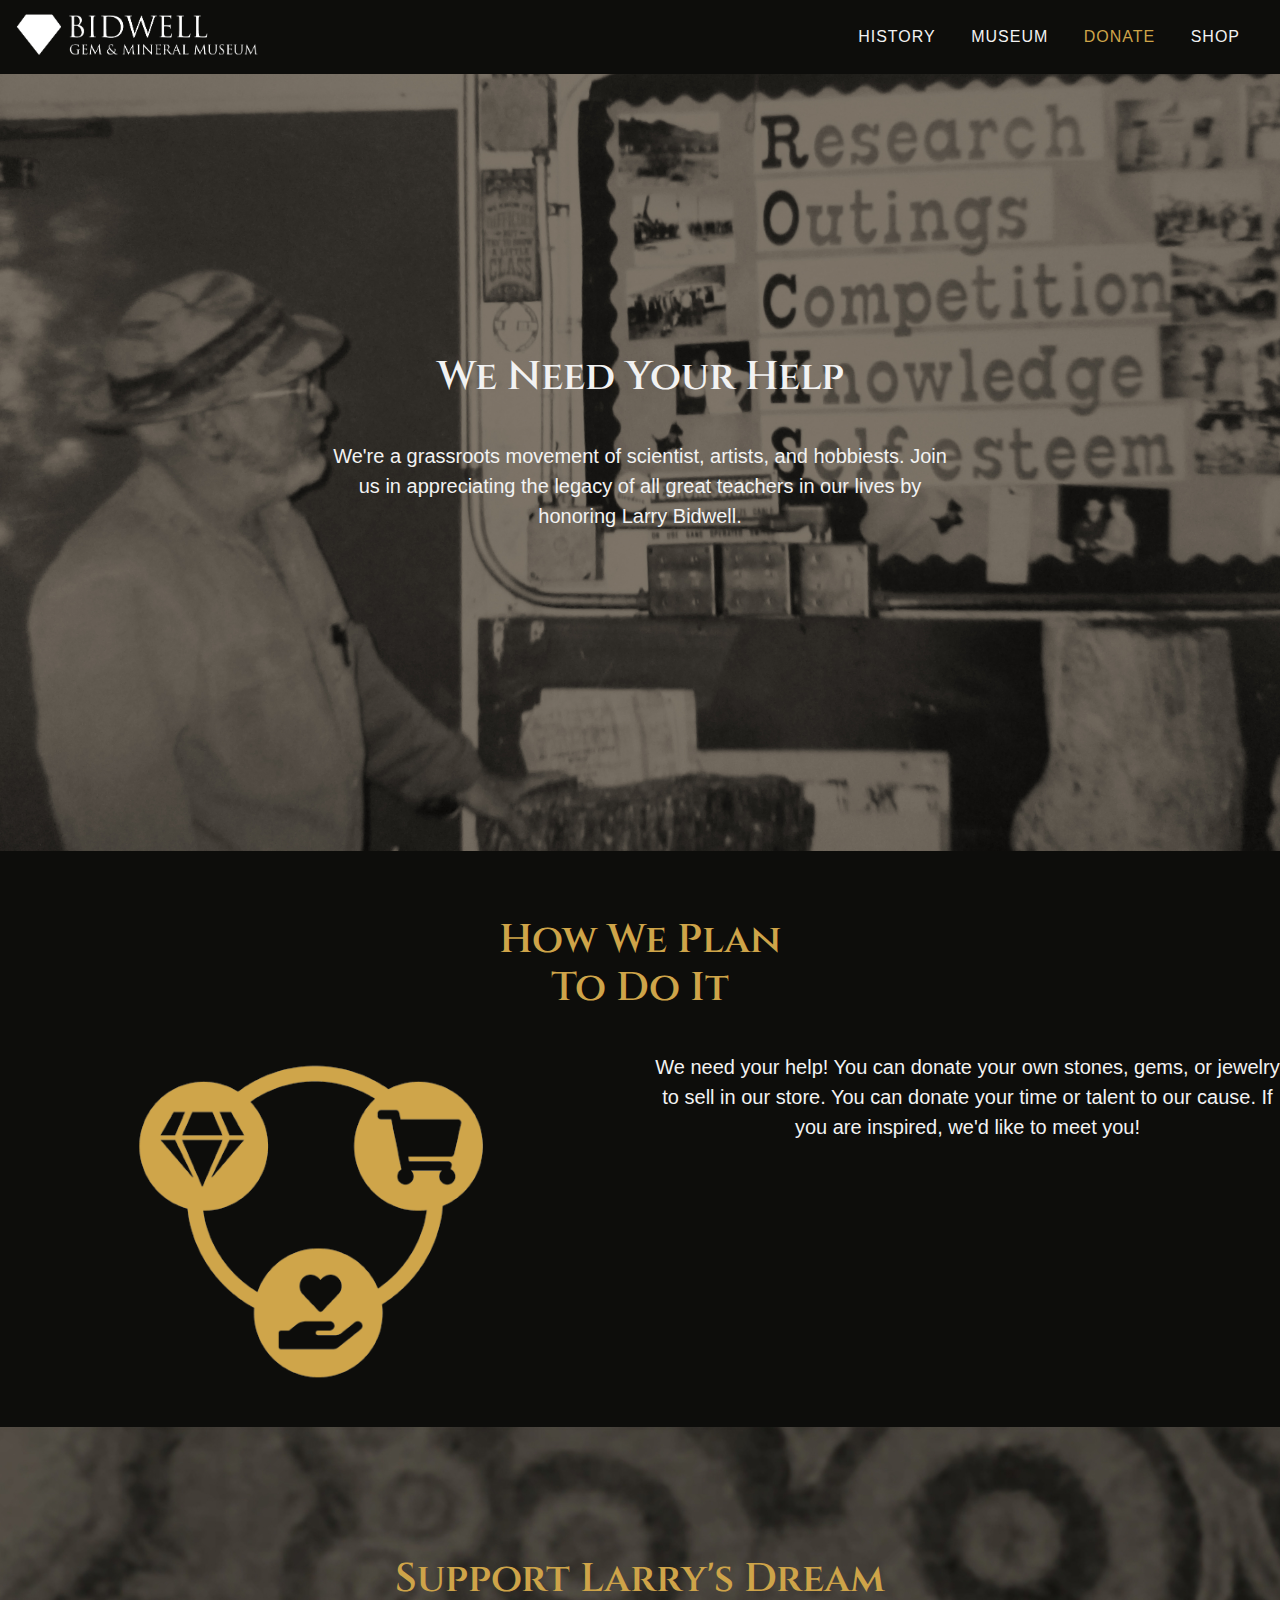
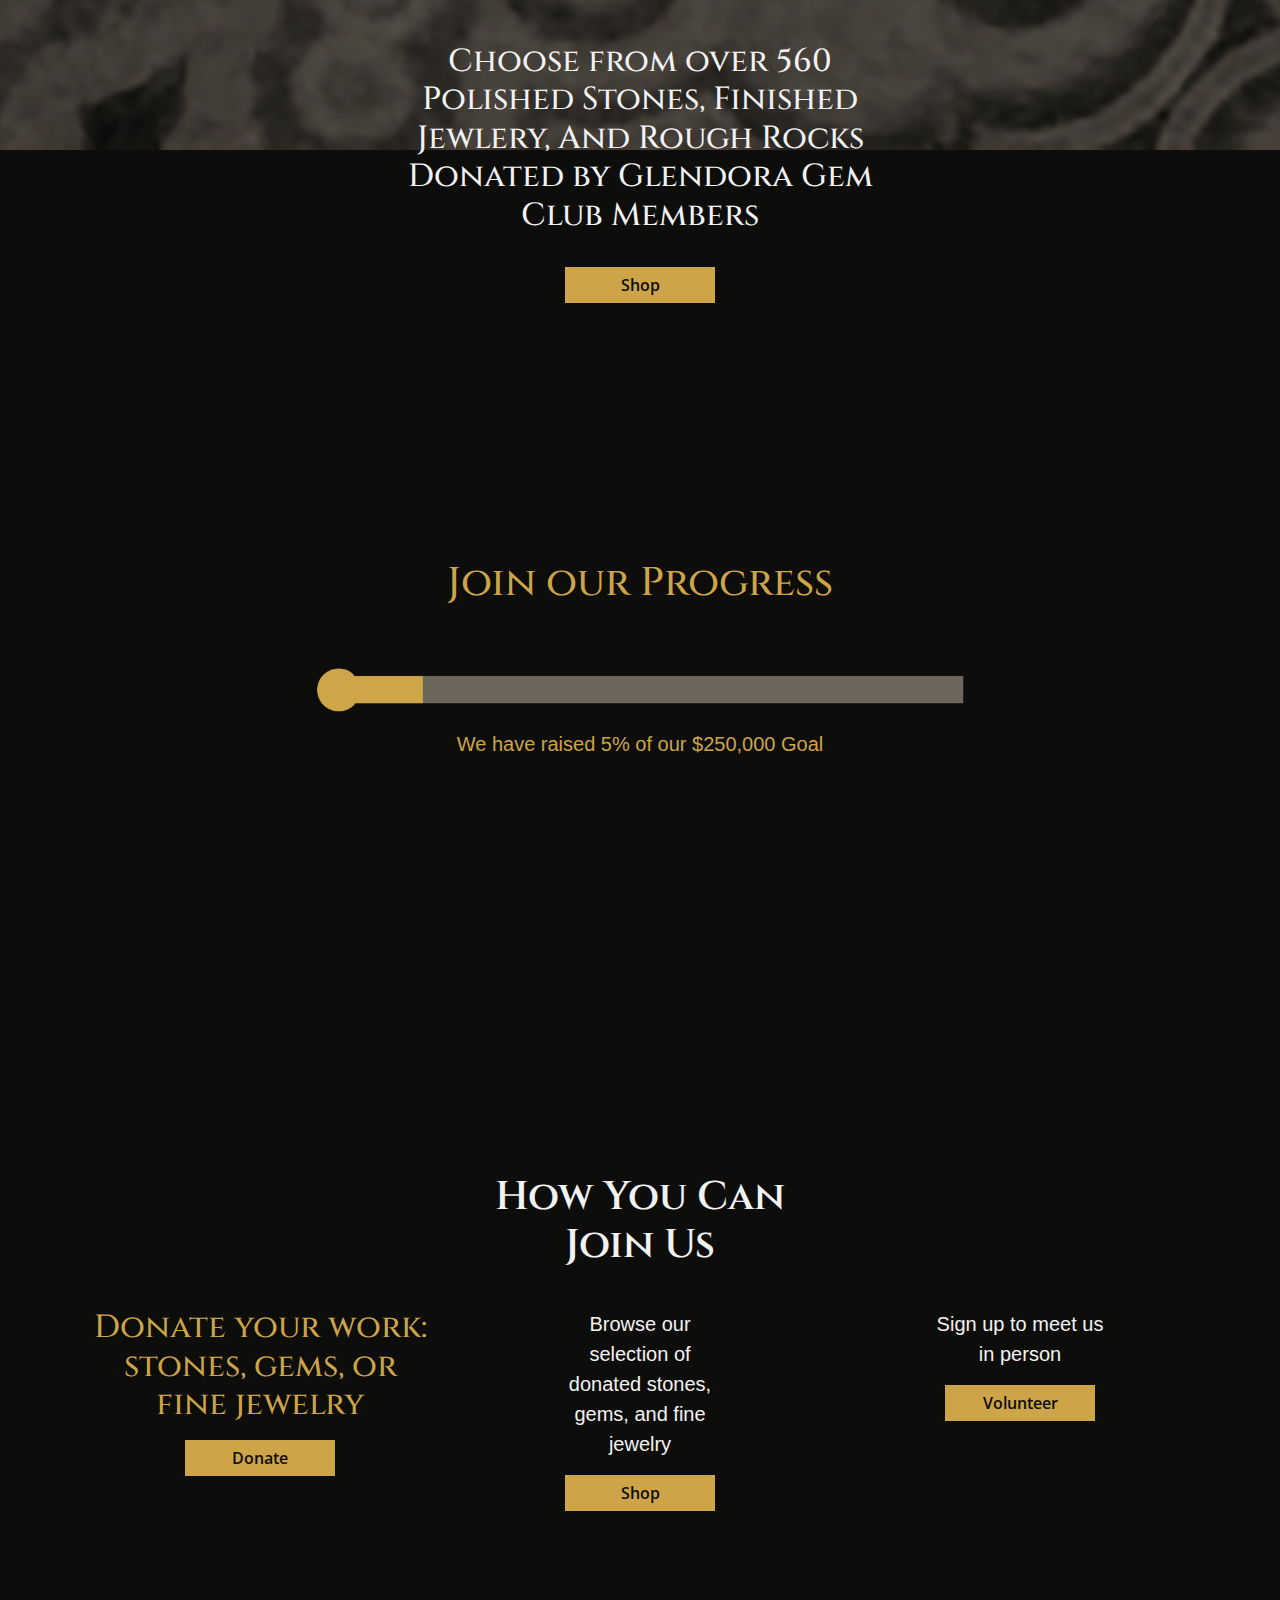
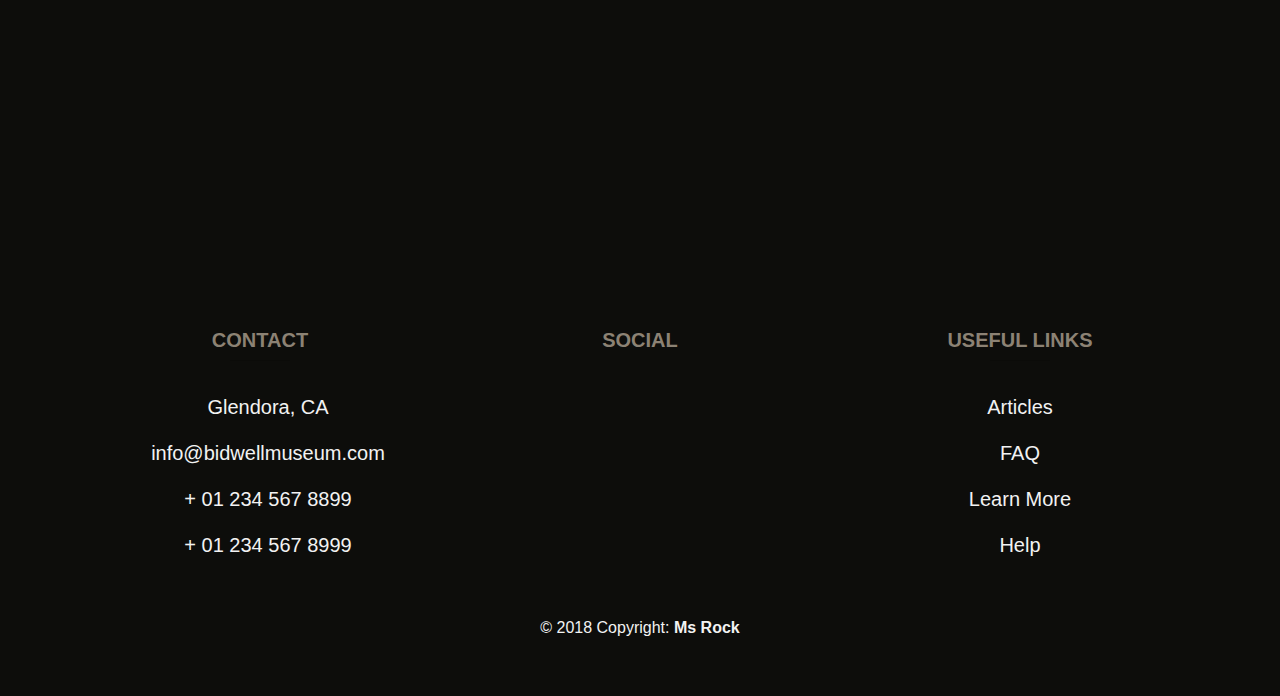
==== commit f8d7ffe8: "I gotta new one before I left the office" ====
--- a/donate.html
+++ b/donate.html
@@ -101,7 +101,7 @@
                         </div>
 
                         <div class="container">
-                            <h5 class="text-center">Of Our Goal Of $250,000, We Have Raised 5%</h5> 
+                            <h5 class="text-center">We have raised 5% of our $250,000 Goal</h5> 
                         </div>
                 </div>
             </div>
@@ -116,7 +116,7 @@
                         <h1 class="text-center" style="color:#f2f2f2;">How You Can<br>Join Us</h1> 
                         <div class="row text-center">
                           <div class="col-sm-4 col-xs-12">
-                            <h2>Donate your work with stones, gems, or fine jewelry</h2>
+                            <h2>Donate your work: stones, gems, or fine jewelry</h2>
                             <p></p>
                             <a href="#about" class="btn btn-default">Donate</a>
                         </div>
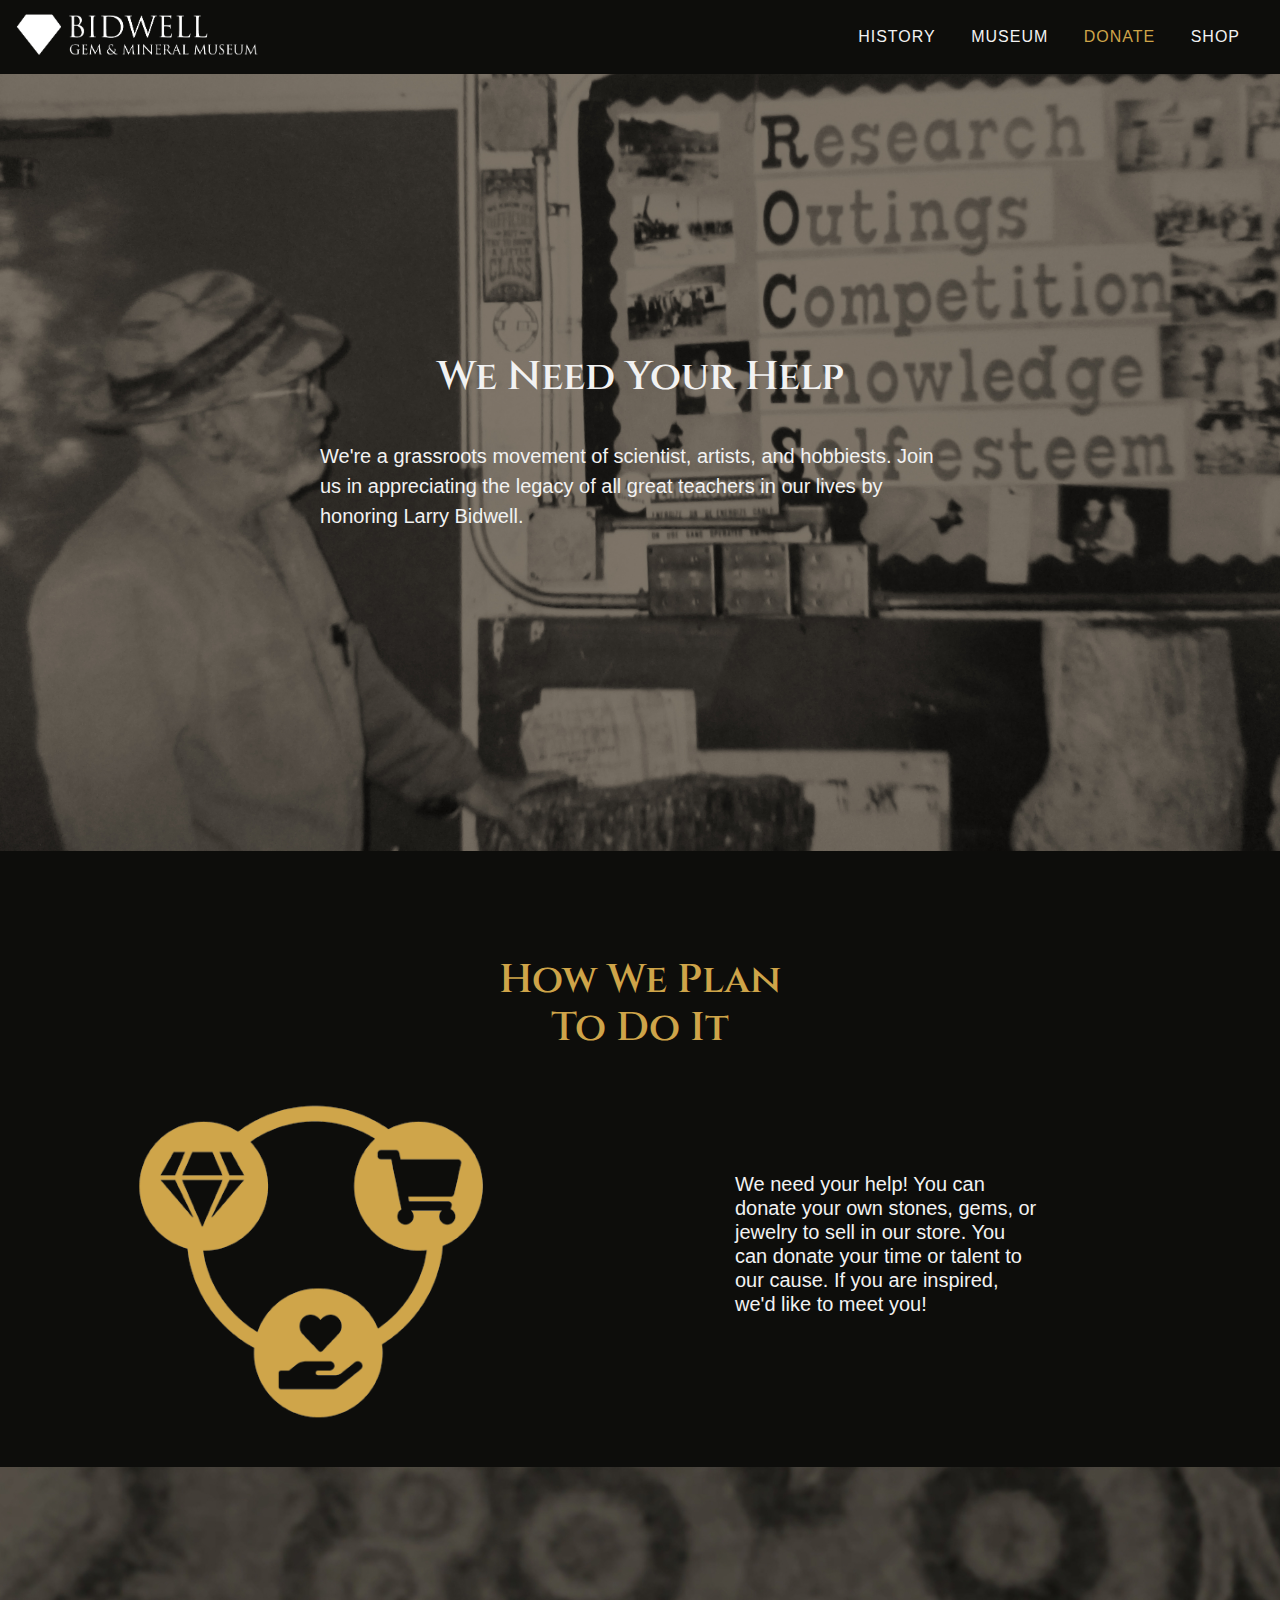
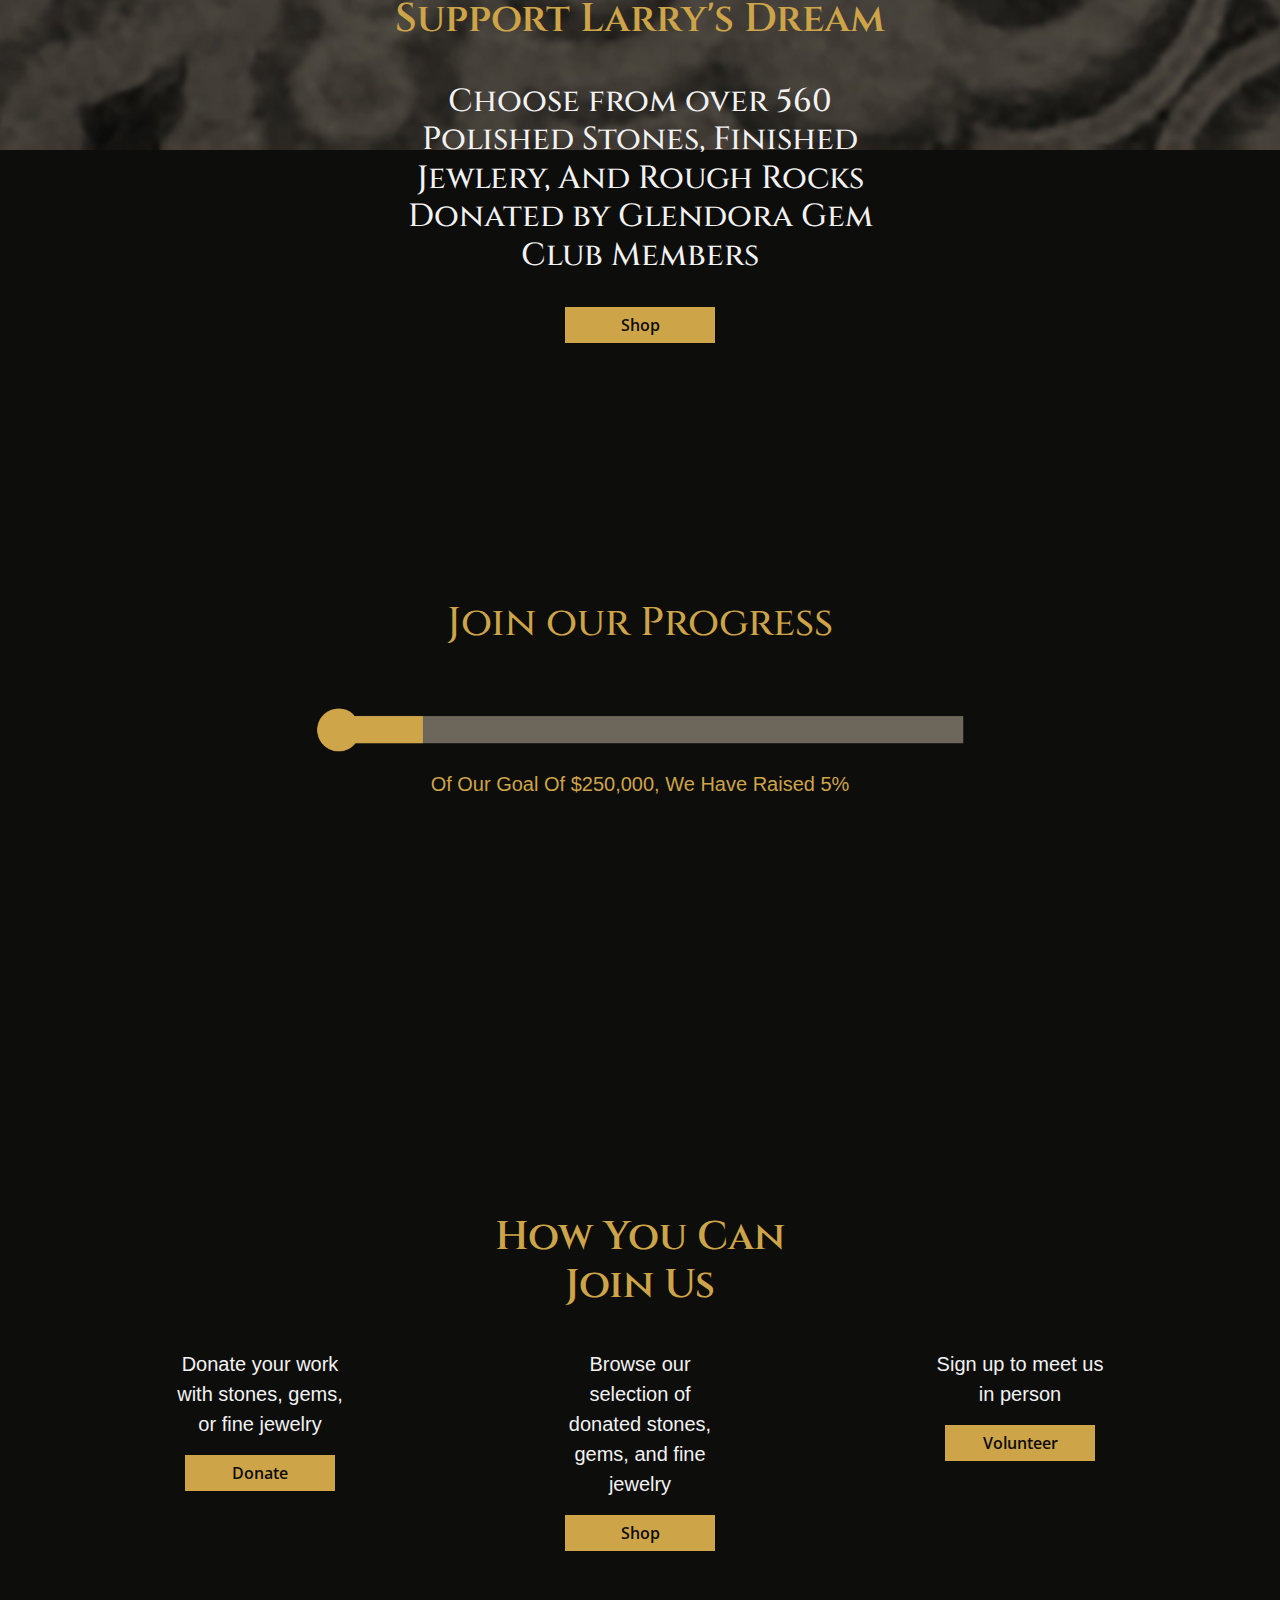
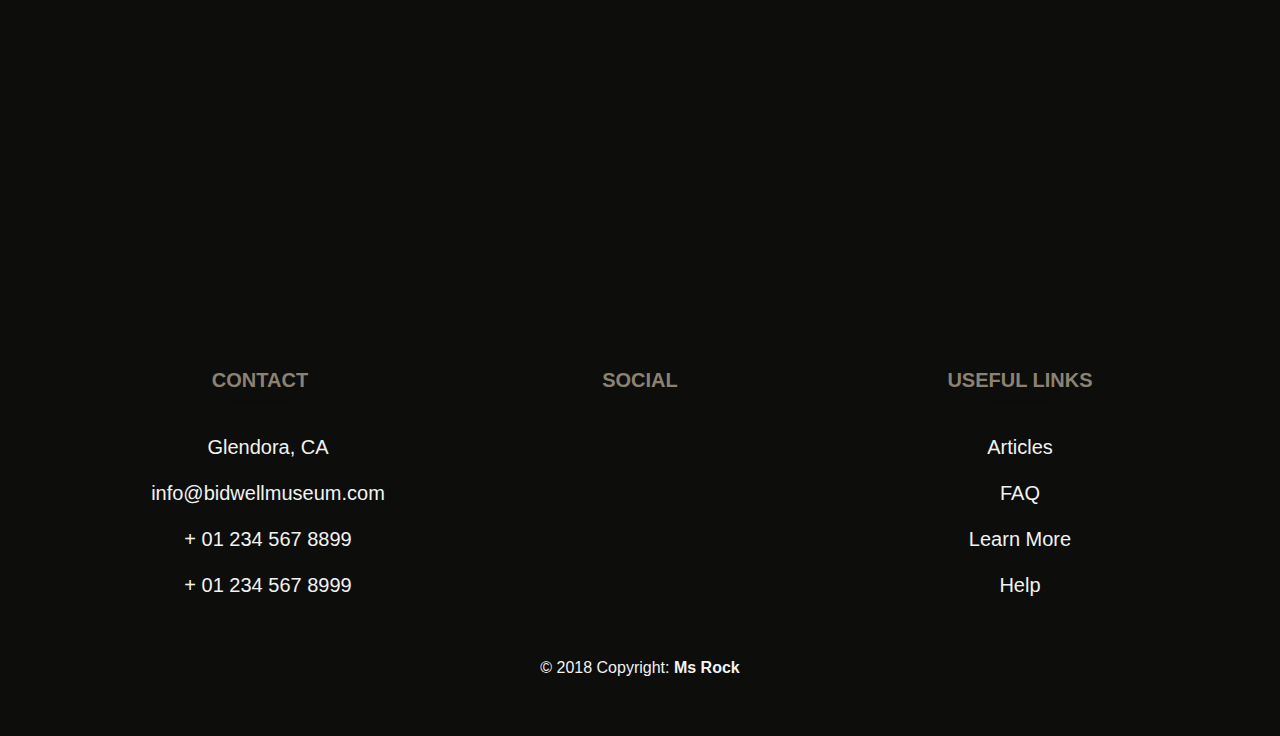
==== commit 53c29e9a: "Final Changes????" ====
--- a/donate.html
+++ b/donate.html
@@ -57,15 +57,15 @@
 <div id="smallhome" class="smallhome">
         <div class="text-vcenter">
                         <div class="text-vcenter" style="padding-top:1em">
-                                <h1 style="color: #CEA449">How We Plan<br>To Do It</h1> 
+                                <h1 style="color: #CEA449; padding-top: 1em">How We Plan<br>To Do It</h1> 
 
                                 <div class="row text-center">
                                         <div class="col-6">
                                             <img src="images/graphic1-01.png" style="max-height:90%;">
                                         </div> 
                                         <div class="col-6">
-                                            <div class="text-vcenter">
-                                                <p>We need your help! You can donate your own stones, gems, or jewelry to sell in our store. You can donate your time or talent to our cause. If you are inspired, we'd like to meet you!</p>
+                                            <div style="padding-right: 15em; padding-top: 5em; padding-left: 5em;">
+                                                <h3>We need your help! You can donate your own stones, gems, or jewelry to sell in our store. You can donate your time or talent to our cause. If you are inspired, we'd like to meet you!</h3>
                                             </div>
                                         </div>
                                 </div>
@@ -101,7 +101,7 @@
                         </div>
 
                         <div class="container">
-                            <h5 class="text-center">We have raised 5% of our $250,000 Goal</h5> 
+                            <h5 class="text-center">Of Our Goal Of $250,000, We Have Raised 5%</h5> 
                         </div>
                 </div>
             </div>
@@ -113,20 +113,20 @@
       <div id="home" class="home" style="background: url(images/cta-large.jpg) no-repeat center center fixed; background-color: #0D0D0B;">
         <div class="text-vcenter">
                 <div class="container">
-                        <h1 class="text-center" style="color:#f2f2f2;">How You Can<br>Join Us</h1> 
+                        <h1 class="text-center" style="color:#CEA449;">How You Can<br>Join Us</h1> 
                         <div class="row text-center">
                           <div class="col-sm-4 col-xs-12">
-                            <h2>Donate your work: stones, gems, or fine jewelry</h2>
+                            <p style="text-align: center;">Donate your work with stones, gems, or fine jewelry</p>
                             <p></p>
                             <a href="#about" class="btn btn-default">Donate</a>
                         </div>
                           <div class="col-sm-4 col-xs-12">
-                            <p>Browse our selection of donated stones, gems, and fine jewelry</p>
+                            <p style="text-align: center;">Browse our selection of donated stones, gems, and fine jewelry</p>
                             <p></p>
                             <a href="shop.html" class="btn btn-default">Shop</a>
                         </div>
                           <div class="col-sm-4 col-xs-12">
-                            <p>Sign up to meet us in person</p>
+                            <p style="text-align: center;">Sign up to meet us in person</p>
                             <p></p>
                             <a href="#about" class="btn btn-default">Volunteer</a>
                         </div>
@@ -135,6 +135,7 @@
             
          
           <!-- <a href="#about" class="btn btn-default btn-lg">History</a> -->
+          
         </div>
       </div>
     </div>
--- a/style.css
+++ b/style.css
@@ -96,8 +96,14 @@
     margin-bottom: 1em !important ;
   }
 
-  h1, h2, h3, h6 {
+  h1, h2, h6 {
     font-family: 'Cinzel', serif;
+  }
+
+  h3 {
+    color:#F2F2F2;
+    font-size: 20px;
+    text-align: left;
   }
 
   .h5 {
@@ -281,6 +287,7 @@
   color: #F2F2F2;
   font-size: 20px;
   line-height: 1.5;
+  text-align: left;
 }
 
 .timeline {
@@ -427,4 +434,9 @@
   100% {
     opacity: 1;
   }
+}
+ 
+
+footer p {
+  text-align: center;
 }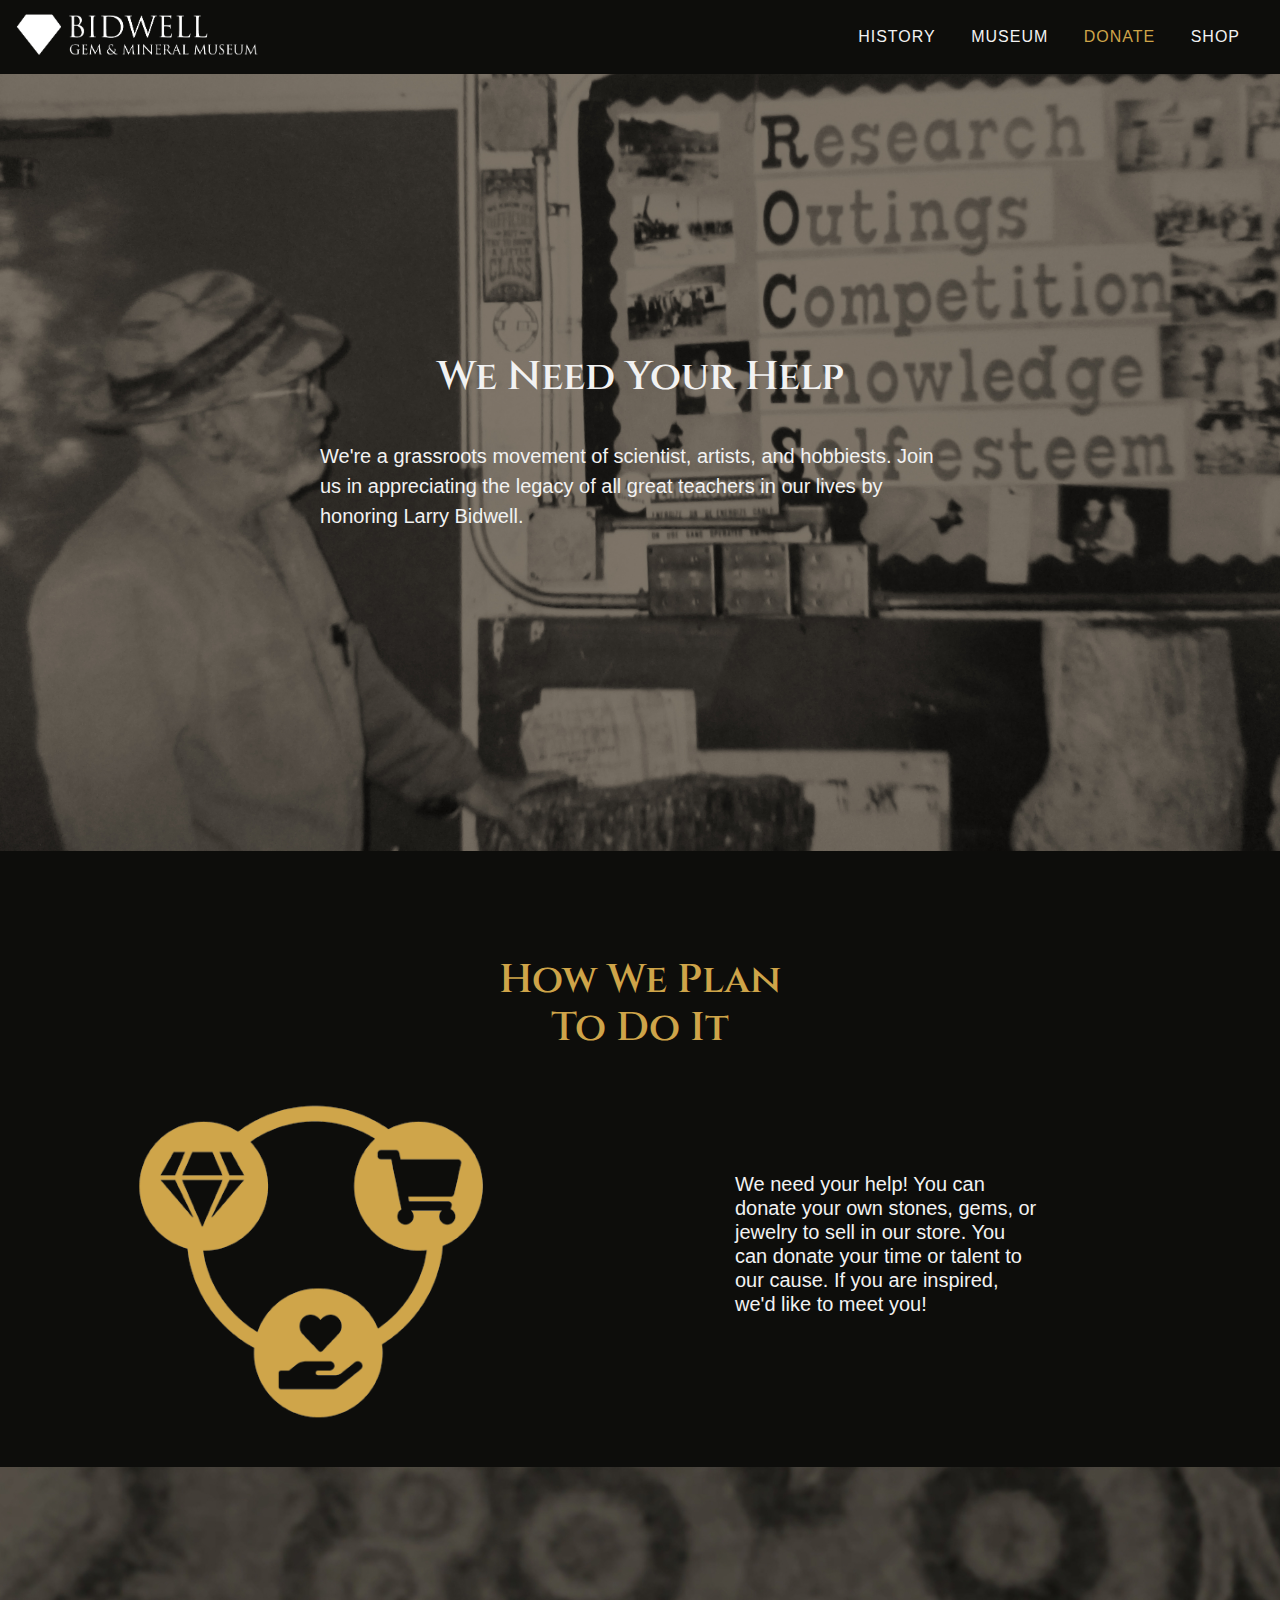
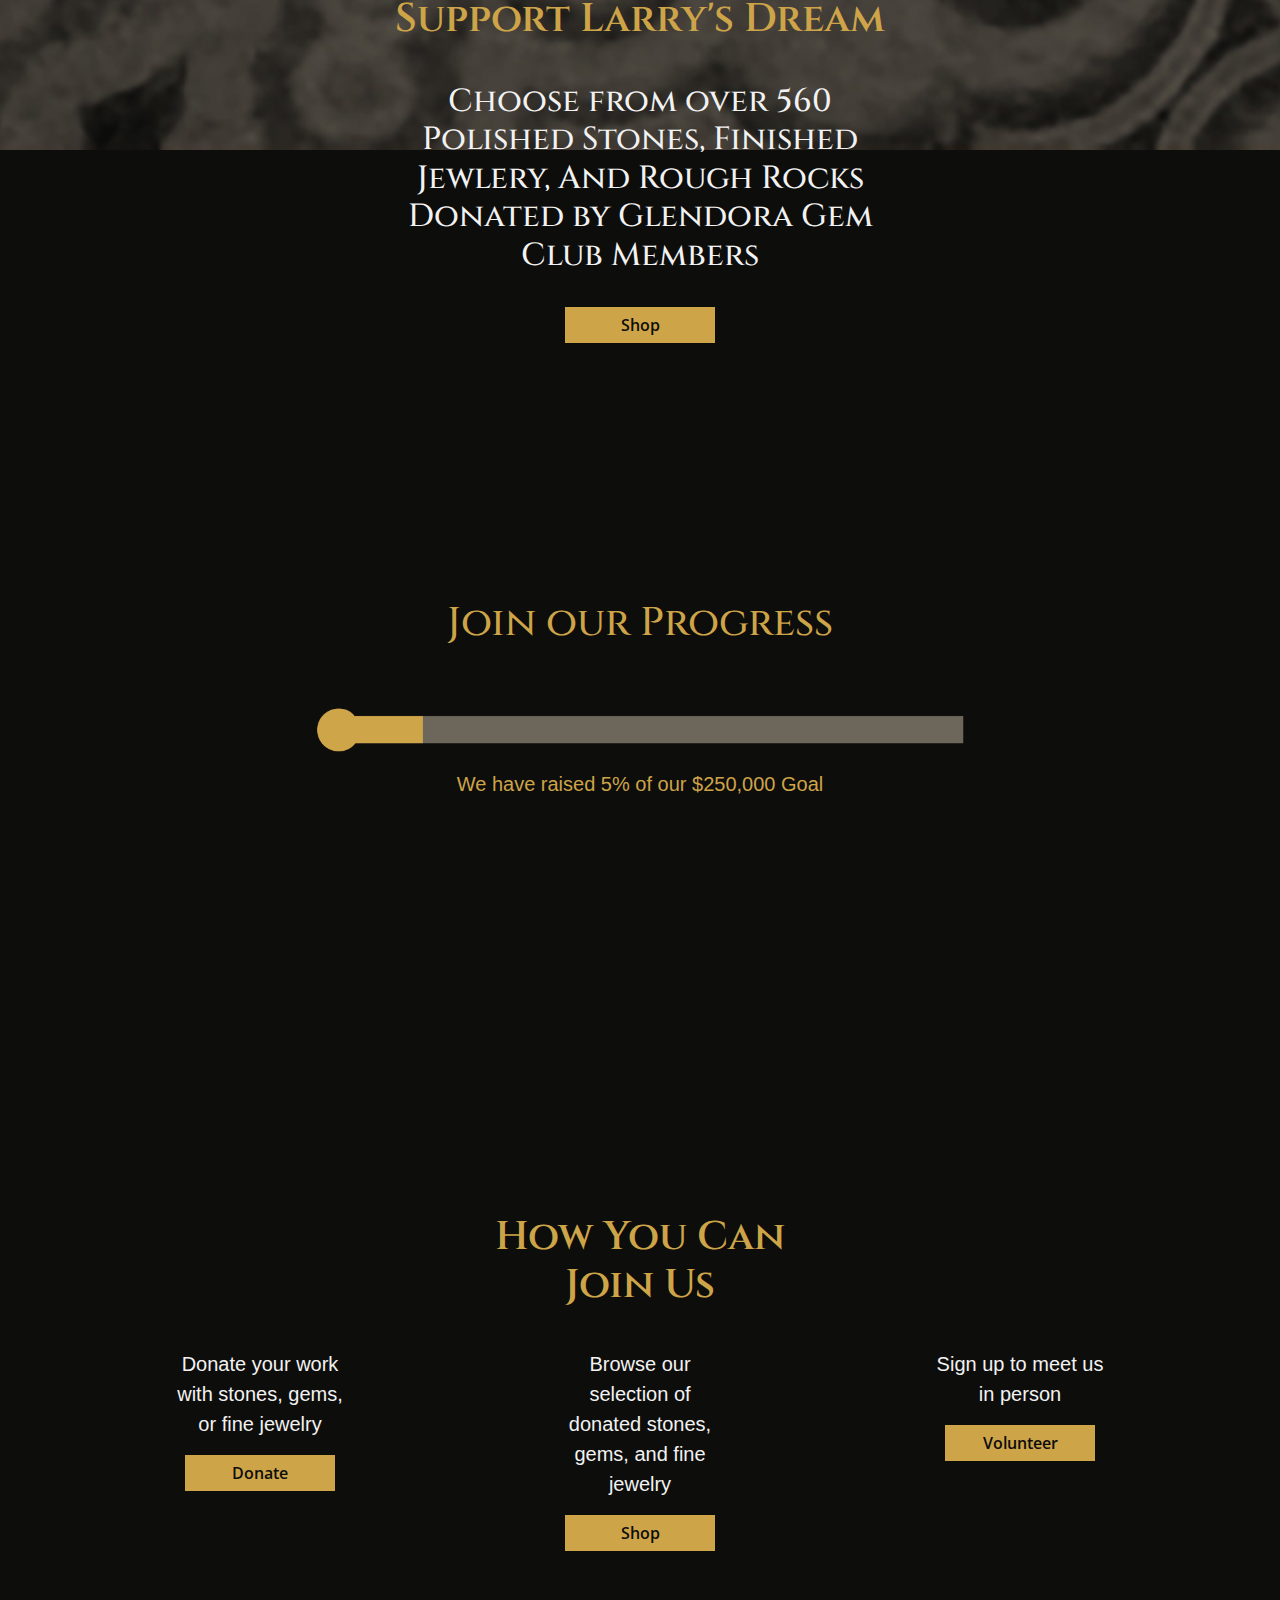
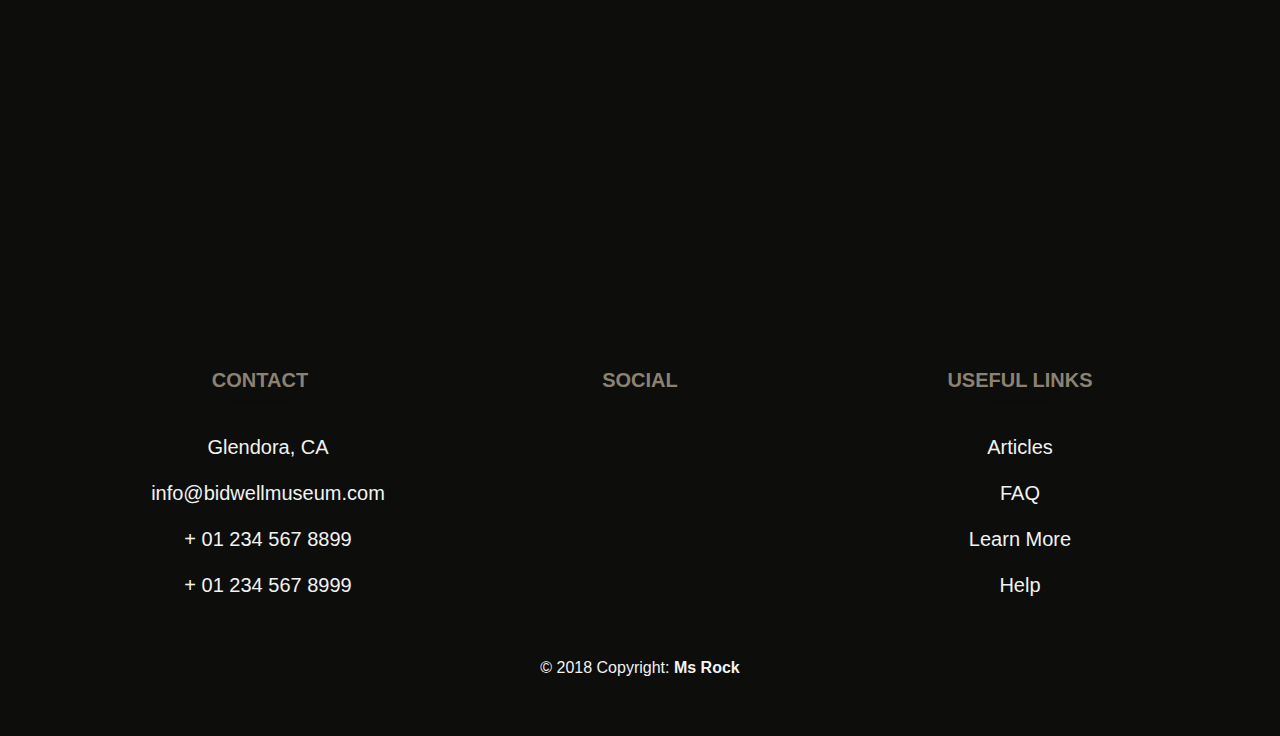
==== commit ad67154f: "Merge remote-tracking branch 'origin/master'" ====
--- a/donate.html
+++ b/donate.html
@@ -101,7 +101,7 @@
                         </div>
 
                         <div class="container">
-                            <h5 class="text-center">Of Our Goal Of $250,000, We Have Raised 5%</h5> 
+                            <h5 class="text-center">We have raised 5% of our $250,000 Goal</h5> 
                         </div>
                 </div>
             </div>
